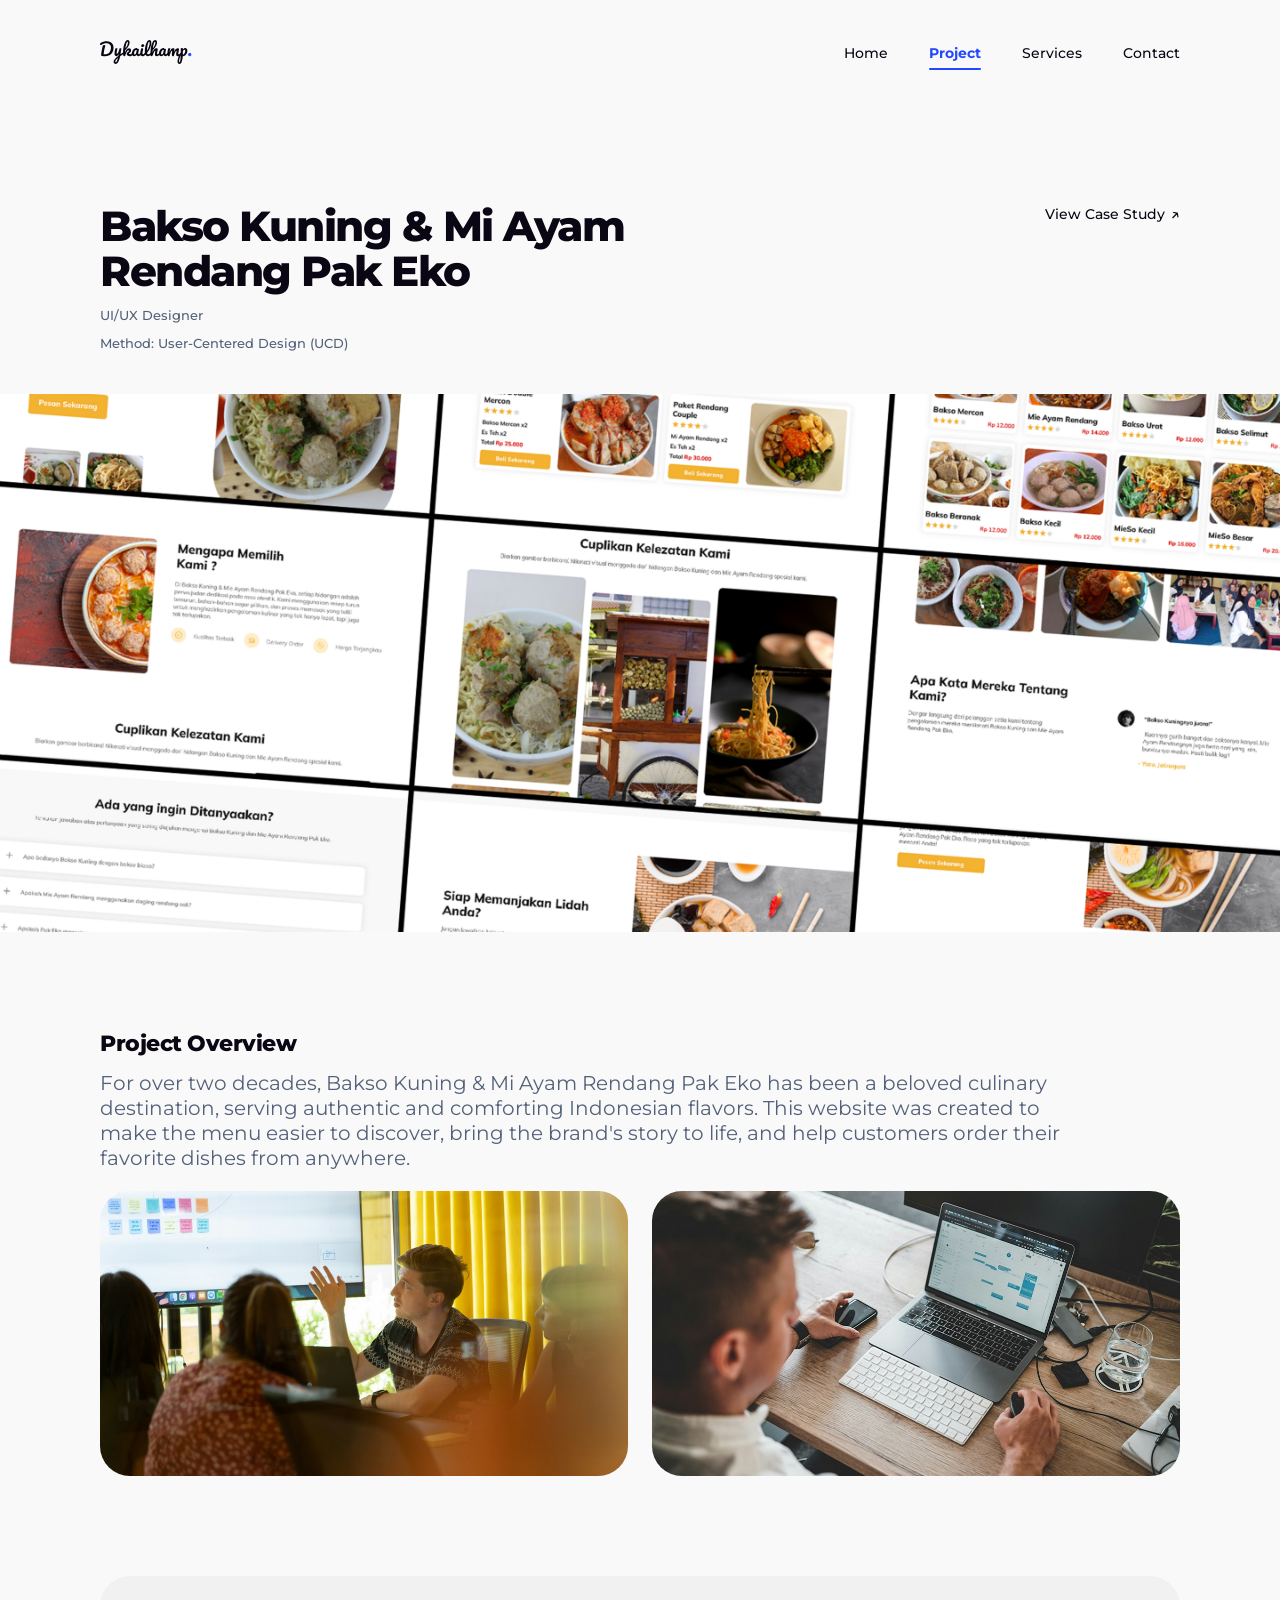
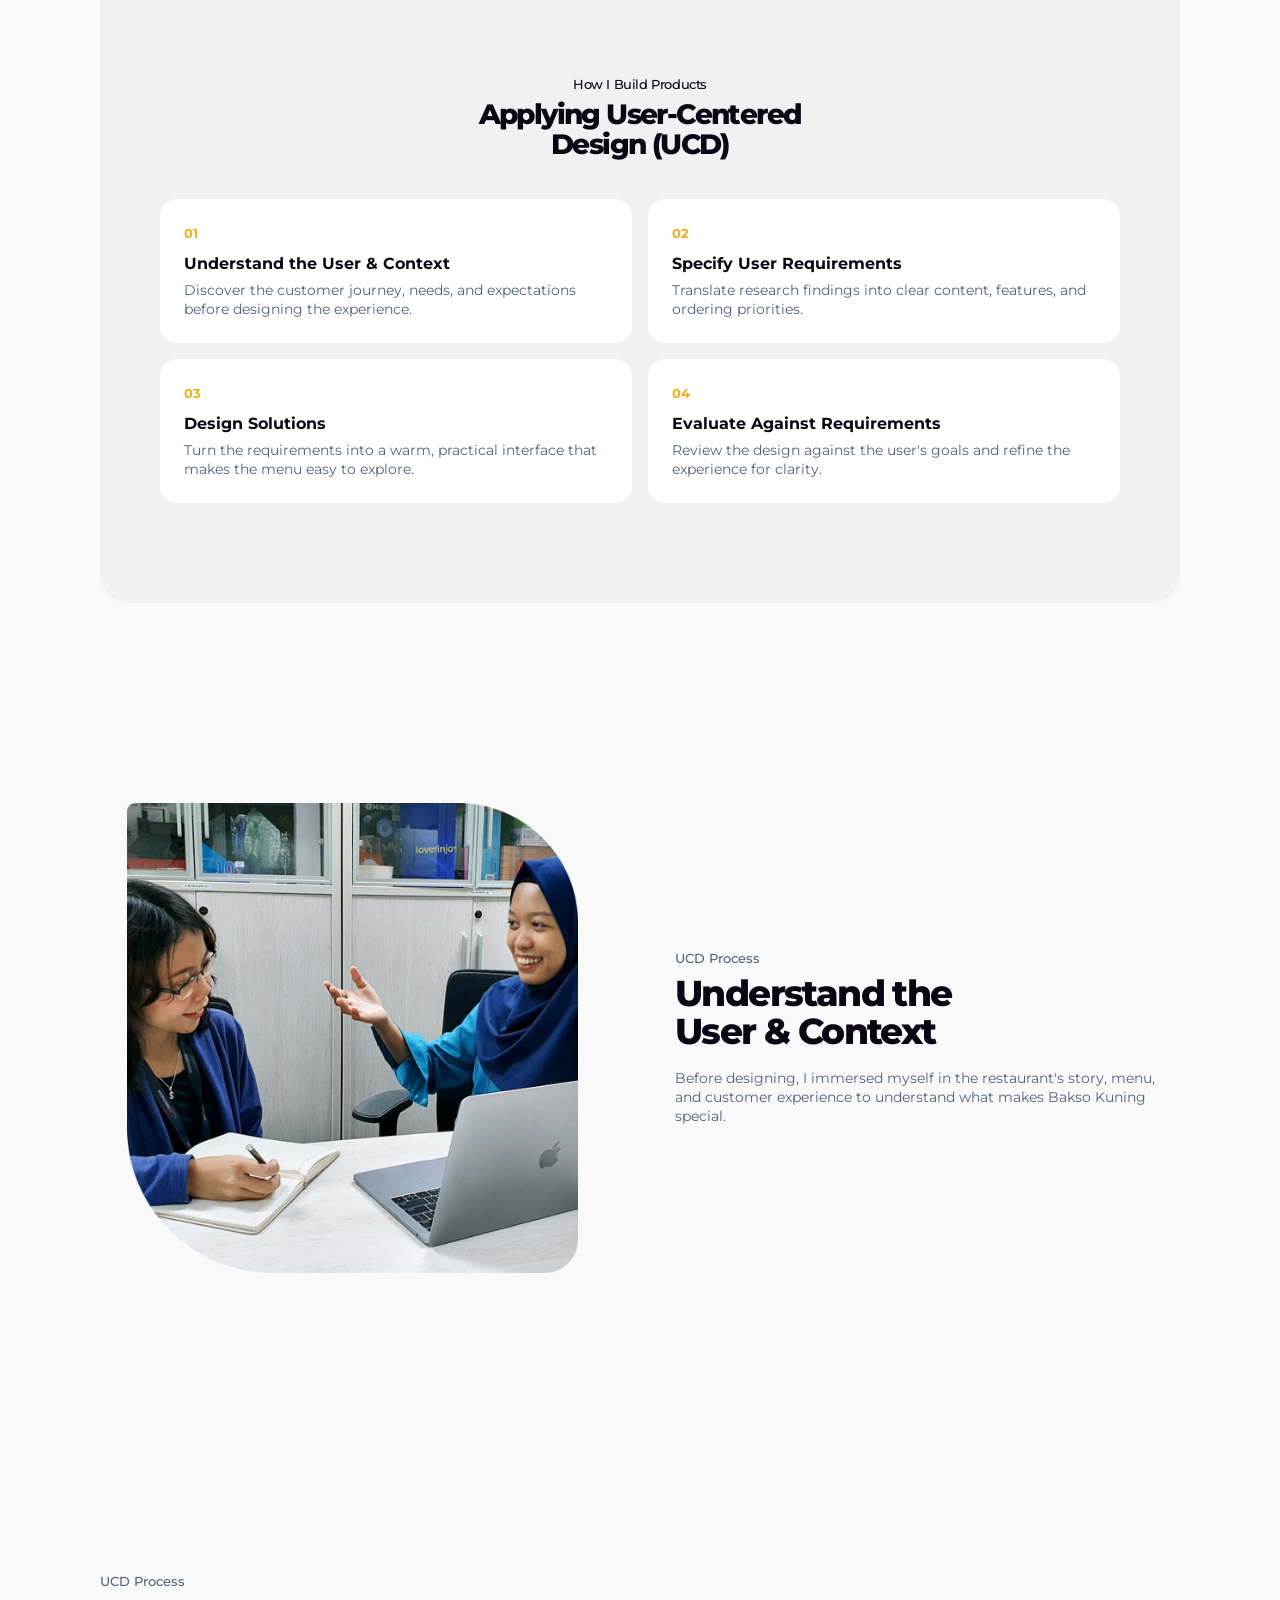
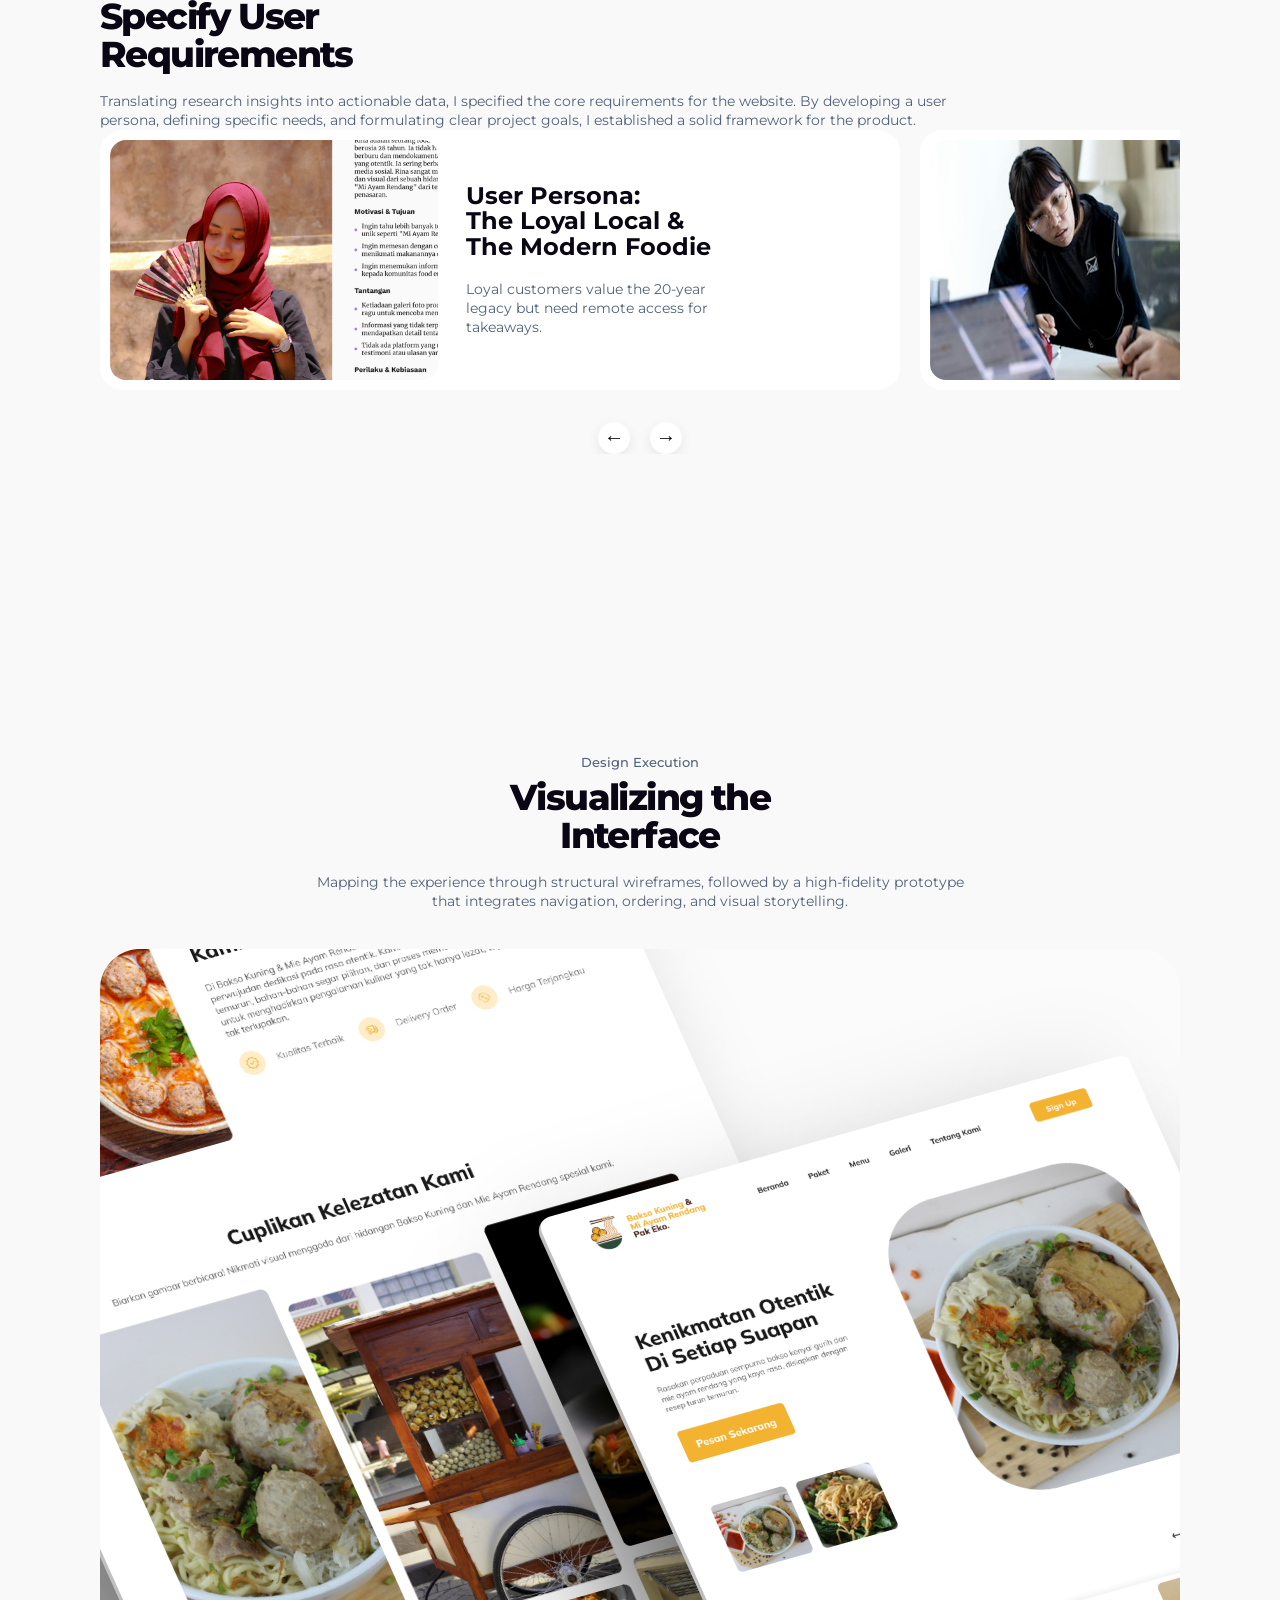
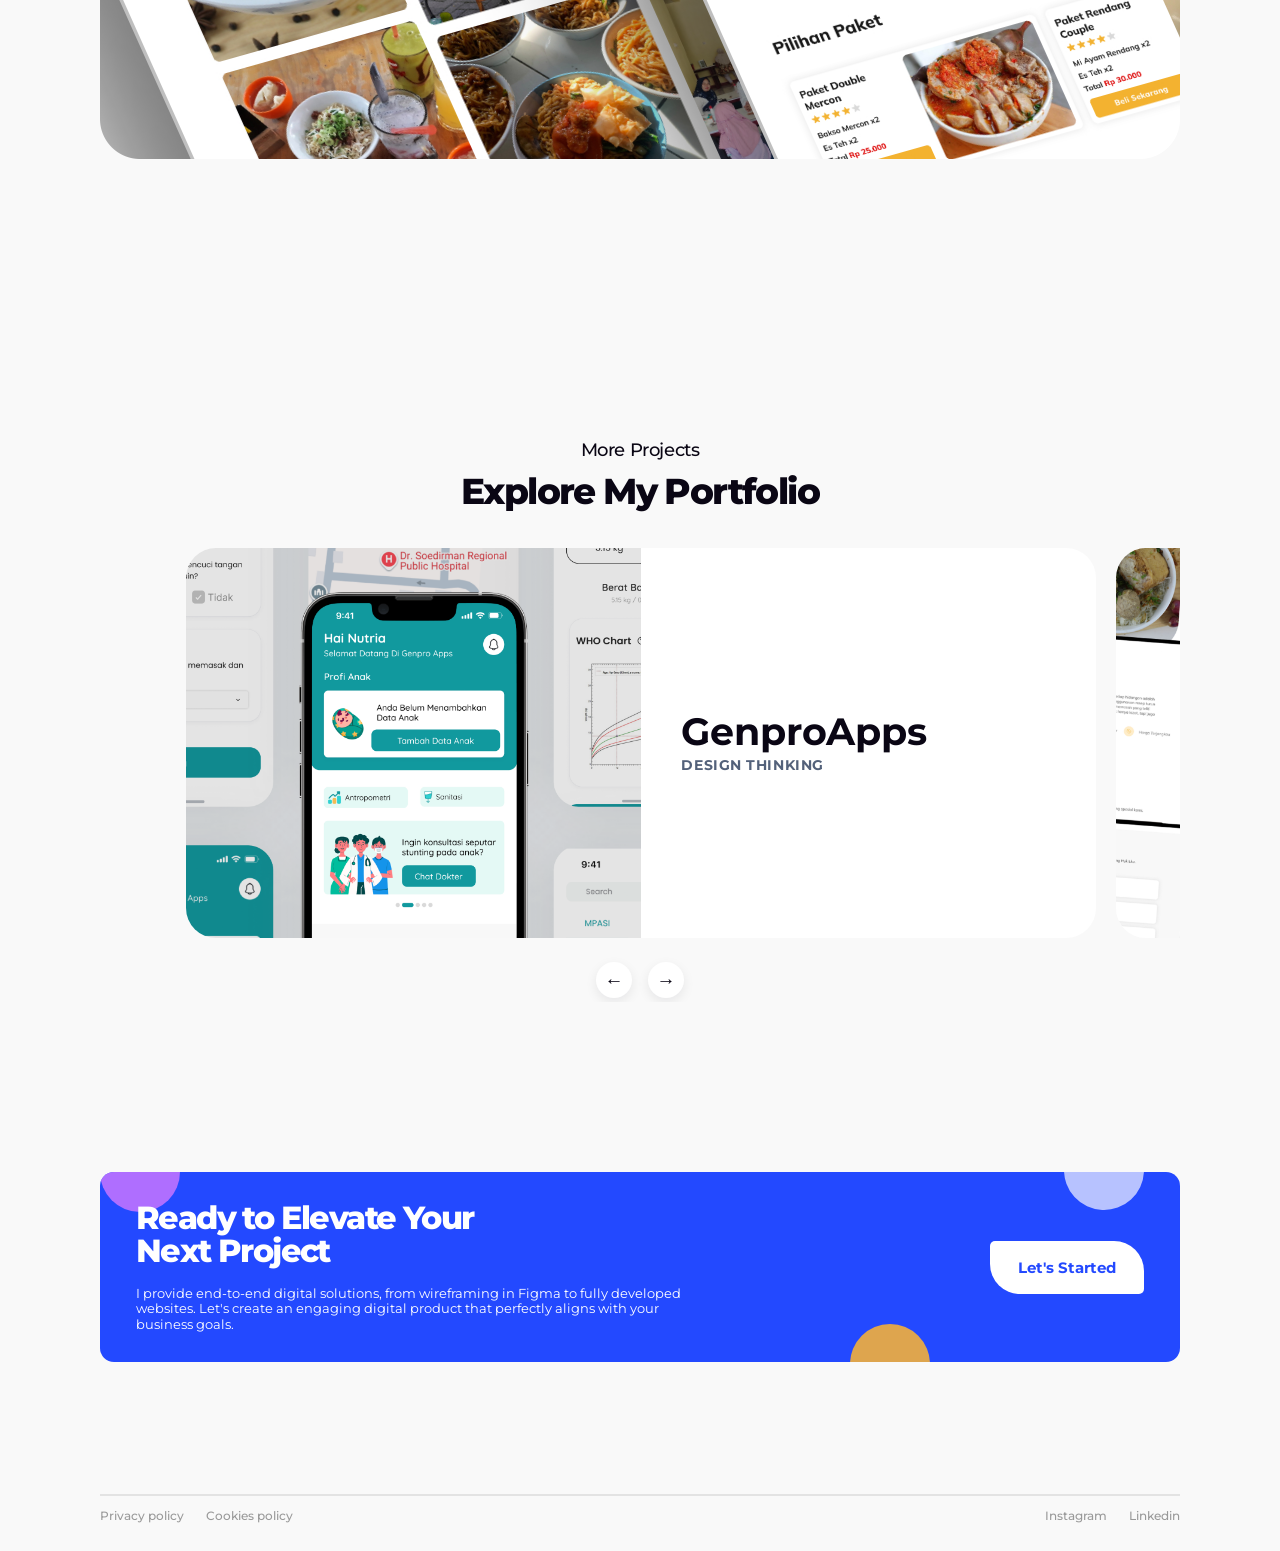
==== bakso.html @ 44be8aca "melanjutkan" ====
<!doctype html>
<html lang="en">
  <head>
    <meta charset="UTF-8" />
    <meta name="viewport" content="width=device-width, initial-scale=1.0" />
    <meta
      name="description"
      content="Bakso Kuning & Mi Ayam Rendang Pak Eko — portfolio case study"
    />
    <title>Bakso Kuning & Mi Ayam Rendang — Dykailhamp.</title>
    <link rel="preconnect" href="https://fonts.googleapis.com" />
    <link rel="preconnect" href="https://fonts.gstatic.com" crossorigin />
    <link
      href="https://fonts.googleapis.com/css2?family=Montserrat:wght@400;500;600;700;800&display=swap"
      rel="stylesheet"
    />
    <link rel="stylesheet" href="css/style.css?v=69a91da" />
  </head>
  <body class="case-study-page bakso-page">
    <header class="site-header">
      <nav class="navbar" aria-label="Main navigation">
        <a href="index.html#home" class="logo-link">
          <img src="Assets/LogoDykailhamp.svg" alt="Dykailhamp." class="logo" />
        </a>
        <button class="nav-toggle" aria-label="Toggle menu" aria-expanded="false">
          <span></span><span></span><span></span>
        </button>
        <ul class="nav-links">
          <li><a href="index.html#home">Home</a></li>
          <li><a class="active" href="index.html#project">Project</a></li>
          <li><a href="index.html#services">Services</a></li>
          <li><a href="index.html#contact">Contact</a></li>
        </ul>
      </nav>
    </header>

    <main>
      <section class="case-study-intro">
        <div>
          <h1>Bakso Kuning &amp; Mi Ayam<br />Rendang Pak Eko</h1>
          <p>UI/UX Designer</p>
          <p class="case-study-method">Method: User-Centered Design (UCD)</p>
        </div>
        <a class="live-preview" href="#overview">View Case Study <span aria-hidden="true">↗</span></a>
      </section>

      <div class="case-study-cover">
        <img src="Assets/coverBakso.jpg" alt="Bakso Kuning and Mi Ayam Rendang Pak Eko website screens" />
      </div>

      <section class="project-overview" id="overview">
        <h2>Project Overview</h2>
        <p>
          For over two decades, Bakso Kuning &amp; Mi Ayam Rendang Pak Eko has been a beloved culinary
          destination, serving authentic and comforting Indonesian flavors. This website was created
          to make the menu easier to discover, bring the brand's story to life, and help customers
          order their favorite dishes from anywhere.
        </p>
        <div class="overview-gallery bakso-overview-gallery">
          <img src="Assets/projectoverview1.jpg" alt="Bakso website context and user research" />
          <img src="Assets/projectoverview2.jpg" alt="Bakso website design solution" />
        </div>
      </section>

      <section class="bakso-process-section" aria-labelledby="bakso-process-title">
        <div class="bakso-process-heading">
          <p class="eyebrow">How I Build Products</p>
          <h2 id="bakso-process-title">Applying User-Centered<br />Design (UCD)</h2>
        </div>
        <div class="bakso-process-list">
          <article>
            <span>01</span>
            <h3>Understand the User &amp; Context</h3>
            <p>Discover the customer journey, needs, and expectations before designing the experience.</p>
          </article>
          <article>
            <span>02</span>
            <h3>Specify User Requirements</h3>
            <p>Translate research findings into clear content, features, and ordering priorities.</p>
          </article>
          <article>
            <span>03</span>
            <h3>Design Solutions</h3>
            <p>Turn the requirements into a warm, practical interface that makes the menu easy to explore.</p>
          </article>
          <article>
            <span>04</span>
            <h3>Evaluate Against Requirements</h3>
            <p>Review the design against the user's goals and refine the experience for clarity.</p>
          </article>
        </div>
      </section>

      <section class="bakso-feature-section bakso-feature-section--context" aria-labelledby="context-title">
        <img src="Assets/contexofuseBakso.png" alt="User context and interview findings for the Bakso website" />
        <div>
          <p class="section-kicker">UCD Process</p>
          <h2 id="context-title">Understand the<br />User &amp; Context</h2>
          <p>Before designing, I immersed myself in the restaurant's story, menu, and customer experience to understand what makes Bakso Kuning special.</p>
        </div>
      </section>

      <section class="bakso-feature-section bakso-feature-section--requirements" aria-labelledby="requirements-title">
        <div class="bakso-requirements-copy">
          <p class="section-kicker">UCD Process</p>
          <h2 id="requirements-title">Specify User<br />Requirements</h2>
        </div>
        <p class="bakso-requirements-intro">
          Translating research insights into actionable data, I specified the core requirements for
          the website. By developing a user persona, defining specific needs, and formulating clear
          project goals, I established a solid framework for the product.
        </p>
        <div class="bakso-requirements-carousel" aria-label="User requirements">
          <div class="bakso-requirements-track">
            <article class="bakso-requirement-card">
              <img src="Assets/userprsona.png" alt="User persona and design research for the Bakso website" />
              <div>
                <h3>User Persona:<br />The Loyal Local &amp;<br />The Modern Foodie</h3>
                <p>Loyal customers value the 20-year legacy but need remote access for takeaways.</p>
              </div>
            </article>
            <article class="bakso-requirement-card">
              <img src="Assets/defineneed.png" alt="Customer needs research for the Bakso website" />
              <div>
                <h3>Define Needs:<br />Clarity &amp;<br />Frictionless Ordering</h3>
                <p>A responsive website featuring a visual digital menu and direct WhatsApp integration for seamless ordering.</p>
              </div>
            </article>
            <article class="bakso-requirement-card">
              <img src="Assets/projectgoals.png" alt="Bakso Kuning website ordering experience" />
              <div>
                <h3>Formulate<br />Project Goals:<br />Digitizing a Legacy</h3>
                <p>Create a digital storefront bridging traditional culinary charm with modern convenience through direct WhatsApp ordering.</p>
              </div>
            </article>
          </div>
          <div class="bakso-carousel-controls">
            <button class="bakso-carousel-button" type="button" data-carousel-direction="-1" aria-label="Previous requirement">←</button>
            <button class="bakso-carousel-button" type="button" data-carousel-direction="1" aria-label="Next requirement">→</button>
          </div>
        </div>
      </section>

      <section class="bakso-visual-section" aria-labelledby="visual-title">
        <p class="section-kicker">Design Execution</p>
        <h2 id="visual-title">Visualizing the<br />Interface</h2>
        <p>Mapping the experience through structural wireframes, followed by a high-fidelity prototype that integrates navigation, ordering, and visual storytelling.</p>
        <img src="Assets/visualdesignBakso.png" alt="High-fidelity Bakso Kuning website interface design" />
      </section>

      <section class="portfolio-carousel-section" aria-labelledby="portfolio-carousel-title">
        <p class="eyebrow">More Projects</p>
        <h2 id="portfolio-carousel-title">Explore My Portfolio</h2>
        <div class="portfolio-carousel">
          <div class="portfolio-carousel-track">
            <a class="portfolio-carousel-card" href="genpro.html">
              <img src="Assets/coverGenpro.png" alt="GenproApps case study" />
              <span><strong>GenproApps</strong><small>Design Thinking</small></span>
            </a>
            <a class="portfolio-carousel-card" href="bakso.html">
              <img src="Assets/coverBakso.jpg" alt="Bakso Kuning case study" />
              <span><strong>Bakso Kuning</strong><small>User-Centered Design</small></span>
            </a>
            <a class="portfolio-carousel-card" href="portofolio.html">
              <img src="Assets/coverPortoDewi.jpg" alt="Personal portfolio case study" />
              <span><strong>Personal Portfolio</strong><small>User-Centered Design</small></span>
            </a>
          </div>
          <div class="portfolio-carousel-controls" aria-label="Portfolio carousel controls">
            <button type="button" data-portfolio-direction="-1" aria-label="Previous project">←</button>
            <button type="button" data-portfolio-direction="1" aria-label="Next project">→</button>
          </div>
        </div>
      </section>

      <section class="cta-section" id="contact" aria-label="Contact">
        <div class="cta-shape cta-shape--left"></div>
        <div class="cta-shape cta-shape--right"></div>
        <div class="cta-shape cta-shape--bottom"></div>
        <div class="cta-copy">
          <h2>Ready to Elevate Your<br />Next Project</h2>
          <p>I provide end-to-end digital solutions, from wireframing in Figma to fully developed websites. Let's create an engaging digital product that perfectly aligns with your business goals.</p>
        </div>
        <a class="cta-button" href="mailto:dykailhamp@gmail.com">Let's Started</a>
      </section>
    </main>

    <footer class="site-footer">
      <div class="footer-links footer-links--left">
        <a href="#privacy">Privacy policy</a>
        <a href="#cookies">Cookies policy</a>
      </div>
      <div class="footer-links footer-links--right">
        <a href="https://www.instagram.com/dykailhamp.portofolio" target="_blank" rel="noreferrer">Instagram</a>
        <a href="http://www.linkedin.com/in/dyka-ilham-pangestu-525b0b343" target="_blank" rel="noreferrer">Linkedin</a>
      </div>
    </footer>

    <script>
      const portfolioCarousel = document.querySelector(".portfolio-carousel");
      const portfolioTrack = portfolioCarousel.querySelector(".portfolio-carousel-track");
      let portfolioAnimating = false;
      let portfolioManualRequest = false;
      portfolioCarousel.addEventListener("wheel", (event) => {
        event.preventDefault();
      }, { passive: false });
      const advancePortfolio = () => {
        if (portfolioAnimating) return;
        portfolioAnimating = true;
        portfolioManualRequest = true;
        const cardWidth = portfolioTrack.firstElementChild.getBoundingClientRect().width;
        const gap = parseFloat(getComputedStyle(portfolioTrack).gap);
        portfolioTrack.style.transform = `translateX(-${cardWidth + gap}px)`;
      };
      portfolioTrack.addEventListener("transitionend", (event) => {
        if (event.propertyName !== "transform" || !portfolioManualRequest) return;
        portfolioTrack.style.transition = "none";
        portfolioTrack.append(portfolioTrack.firstElementChild);
        portfolioTrack.style.transform = "translateX(0)";
        portfolioTrack.offsetHeight;
        requestAnimationFrame(() => {
          portfolioTrack.style.transition = "";
          portfolioAnimating = false;
          portfolioManualRequest = false;
        });
      });
      portfolioCarousel.querySelectorAll("[data-portfolio-direction]").forEach((button) => {
        button.addEventListener("click", () => {
          if (portfolioAnimating) return;
          if (Number(button.dataset.portfolioDirection) > 0) {
            advancePortfolio();
            return;
          }
          portfolioTrack.insertBefore(portfolioTrack.lastElementChild, portfolioTrack.firstElementChild);
          portfolioManualRequest = false;
          portfolioTrack.style.transition = "none";
          portfolioTrack.style.transform = "translateX(0)";
          requestAnimationFrame(() => { portfolioTrack.style.transition = ""; });
        });
      });

      const toggle = document.querySelector(".nav-toggle");
      const links = document.querySelector(".nav-links");
      toggle.addEventListener("click", () => {
        const isOpen = links.classList.toggle("is-open");
        toggle.setAttribute("aria-expanded", isOpen);
      });

      const carousel = document.querySelector(".bakso-requirements-carousel");
      const cards = [...carousel.querySelectorAll(".bakso-requirement-card")];
      const track = carousel.querySelector(".bakso-requirements-track");
      let carouselIndex = 0;

      carousel.querySelectorAll("[data-carousel-direction]").forEach((button) => {
        button.addEventListener("click", () => {
          carouselIndex = (carouselIndex + Number(button.dataset.carouselDirection) + cards.length) % cards.length;
          track.style.transform = `translateX(-${carouselIndex * 33.3333}%)`;
        });
      });
    </script>
  </body>
</html>
---- css/style.css ----
@import url("https://fonts.googleapis.com/css2?family=Montserrat:wght@400;500;600;700;800&display=swap");

:root {
  --blue: #2349ff;
  --ink: #0a0614;
  --muted: #53617a;
  --background: #f9f9f9;
}

* {
  box-sizing: border-box;
}

html {
  scroll-behavior: smooth;
}

body {
  margin: 0;
  background: var(--background);
  color: var(--ink);
  font-family: "Montserrat", sans-serif;
  -webkit-font-smoothing: antialiased;
}

.site-header {
  position: sticky;
  top: 0;
  z-index: 5;
  background: var(--background);
}

.navbar {
  width: 1080px;
  height: 104px;
  margin: 0 auto;
  display: flex;
  align-items: center;
  justify-content: space-between;
}

.logo {
  display: block;
  width: 92px;
  height: auto;
}

.nav-links {
  display: flex;
  align-items: center;
  gap: 41px;
  margin: 0;
  padding: 0;
  list-style: none;
}

.nav-links a {
  position: relative;
  color: var(--ink);
  font-size: 14px;
  font-weight: 500;
  text-decoration: none;
  transition: color 0.2s ease;
}

.nav-links a:hover,
.nav-links a.active {
  color: var(--blue);
  font-weight: 700;
}

.nav-links a.active::after {
  position: absolute;
  right: 0;
  bottom: -8px;
  left: 0;
  height: 2px;
  border-radius: 2px;
  background: var(--blue);
  content: "";
}

.nav-toggle {
  display: none;
  border: 0;
  background: transparent;
  cursor: pointer;
}

.hero {
  width: 1079.88px;
  min-height: 504px;
  margin: 0 auto;
  display: grid;
  grid-template-columns: 50% 50%;
  align-items: center;
}

.hero-copy {
  position: relative;
  z-index: 1;
  padding-top: 4px;
}

.eyebrow {
  margin: 0 0 12px;
  font-size: 18px;
  font-weight: 500;
  letter-spacing: -0.4px;
}

h1 {
  margin: 0;
  font-size: clamp(44px, 5vw, 58px);
  font-weight: 800;
  line-height: 1.09;
  letter-spacing: -2.3px;
}

.hero-description {
  max-width: 395px;
  margin: 13px 0 20px;
  color: var(--muted);
  font-size: 16px;
  font-weight: 500;
  line-height: 1.3;
  letter-spacing: -0.2px;
}

.primary-button {
  display: inline-flex;
  min-height: 49px;
  align-items: center;
  padding: 0 16px;
  border-radius: 9px;
  background: var(--blue);
  color: #fff;
  font-size: 16px;
  font-weight: 700;
  text-decoration: none;
  box-shadow: 0 8px 18px rgba(35, 73, 255, 0.14);
  transition:
    transform 0.2s ease,
    box-shadow 0.2s ease;
}

.primary-button:hover {
  transform: translateY(-2px);
  box-shadow: 0 11px 22px rgba(35, 73, 255, 0.23);
}

.hero-art {
  display: flex;
  justify-content: flex-end;
  align-items: center;
}

.hero-art img {
  display: block;
  width: min(100%, 470px);
  margin-right: -8px;
  mix-blend-mode: multiply;
}

.stats {
  width: min(100% - 80px, 934px);
  min-height: 103px;
  margin: 0 auto;
  display: grid;
  grid-template-columns: repeat(4, 1fr);
  align-items: center;
  text-align: center;
}

.hero-stats {
  width: min(100% - 80px, 1080px);
  column-gap: 152px;
}

.stat {
  display: flex;
  flex-direction: column;
  gap: 8px;
}

.stat strong {
  font-size: 21px;
  font-weight: 700;
  letter-spacing: -0.6px;
}

.stat span {
  color: var(--muted);
  font-size: 14px;
  font-weight: 500;
}

.reason-section {
  width: 1280px;
  min-height: 650px;
  margin: 0 auto;
  margin-top: 100px;
  margin-bottom: 100px;
  display: grid;
  grid-template-columns: 52% 48%;
  align-items: center;
  gap: 30px;
  margin-left: 155px;
  margin-right: 155px;
}

.reason-gallery img {
  display: block;
  width: 100%;
  max-width: 525px;
  margin: 0 auto;
}

.reason-copy {
  padding: 7px 0 0;
}

.reason-copy .eyebrow {
  margin-bottom: 12px;
  font-size: 17px;
}

h2 {
  margin: 0;
  font-size: clamp(34px, 3.6vw, 42px);
  font-weight: 800;
  line-height: 1.06;
  letter-spacing: -1.6px;
}

.benefit-list {
  display: flex;
  margin: 49px 0 39px;
  padding: 0;
  flex-direction: column;
  gap: 20px;
  list-style: none;
  width: 476px;
}

.benefit-list li {
  display: grid;
  grid-template-columns: 27px 1fr;
  align-items: start;
  gap: 13px;
  color: var(--muted);
  font-size: 14px;
  font-weight: 500;
  line-height: 1.25;
  flex-wrap: wrap;
}

.check-icon {
  display: inline-flex;
  width: 26px;
  height: 26px;
  align-items: center;
  justify-content: center;
  border-radius: 50%;
  background: var(--blue);
  color: #fff;
  font-size: 17px;
  font-weight: 800;
  line-height: 1;
}

.my-journey-section {
  width: 100%;
  max-width: 1080px;
  min-height: 446px;
  margin: 0 auto;
  padding: 60px;
  background: #f1f1f1;
  border-radius: 40px;
  display: flex;
  flex-direction: column;
  align-items: center;
  justify-content: center;
  margin-right: 200px;
}

.my-journey-copy {
  width: 100%;
  text-align: center;
}

.my-journey-copy .eyebrow {
  margin-bottom: 14px;
}

.my-journey-copy h2 {
  font-size: clamp(34px, 3.6vw, 40px);
}

.journey-stats {
  width: 100%;
  width: 960px;
  min-height: 94px;
  margin: 40px auto 29px;
}

.journey-stats .stat {
  position: relative;
  gap: 8px;
}

.journey-stats .stat:not(:last-child)::after {
  position: absolute;
  top: 50%;
  right: 0;
  width: 2px;
  height: 61px;
  border-radius: 2px;
  background: #d5d5d5;
  content: "";
  transform: translateY(-50%);
}

.journey-stats .stat strong {
  color: #444;
  font-size: 22px;
}

.journey-stats .stat span {
  color: #a2a2a2;
  font-size: 19px;
}

.tools {
  display: flex;
  align-items: center;
  justify-content: center;
  gap: 28px;
}

.tool {
  display: flex;
  width: 64px;
  height: 64px;
  align-items: center;
  justify-content: center;
  border-radius: 50%;
  background: #fff;
}

.tool img {
  display: block;
  width: 64px;
  height: 64px;
  object-fit: contain;
}

.showcase-section {
  width: min(100% - 80px, 1080px);
  margin: 130px auto 0;
}

.showcase-heading {
  display: flex;
  align-items: flex-end;
  justify-content: space-between;
  margin-bottom: 43px;
}

.showcase-heading .eyebrow {
  margin-bottom: 12px;
}

.showcase-heading h2 {
  font-size: clamp(34px, 3.6vw, 42px);
}

.showcase-link {
  padding-bottom: 7px;
  color: var(--ink);
  font-size: 15px;
  font-weight: 500;
  text-decoration: none;
}

.showcase-link span {
  display: inline-block;
  margin-left: 4px;
  font-size: 20px;
  line-height: 0;
}

.showcase-project {
  min-height: 364px;
  display: grid;
  grid-template-columns: 1fr 1fr;
  overflow: hidden;
  border-radius: 30px;
  background: #f1f1f1;
  margin-bottom: 40px;
}

.showcase-project-link {
  color: inherit;
  text-decoration: none;
  transition:
    transform 0.2s ease,
    box-shadow 0.2s ease;
}

.showcase-project-link:hover {
  transform: translateY(-4px);
  box-shadow: 0 14px 28px rgba(10, 6, 20, 0.1);
}

.showcase-visual {
  min-height: 364px;
  overflow: hidden;
  background: #dfe2e4;
}

.showcase-visual img {
  display: block;
  width: 100%;
  height: 100%;
  object-fit: cover;
  object-position: center;
}

.showcase-copy {
  display: flex;
  padding: 32px 38px;
  flex-direction: column;
  justify-content: center;
  background: #fff;
}

.showcase-copy h3 {
  margin: 0;
  font-size: clamp(28px, 3.1vw, 36px);
  font-weight: 800;
  line-height: 1.04;
  letter-spacing: -1.4px;
}

.showcase-role {
  margin: 14px 0 24px;
  color: var(--muted);
  font-size: 16px;
  font-weight: 500;
}

.showcase-copy > p:last-child {
  max-width: 390px;
  margin: 0;
  color: var(--ink);
  font-size: 15px;
  font-weight: 500;
  line-height: 1.35;
}

.services-section,
.faq-section,
.cta-section {
  width: min(100% - 80px, 1080px);
  margin-right: auto;
  margin-left: auto;
}

.services-section {
  margin-top: 124px;
  text-align: center;
  padding-top: 100px;
}

.section-kicker {
  margin: 0 0 5px;
  font-size: 20px;
  font-weight: 500;
}

.services-section h2 {
  font-size: clamp(30px, 3.2vw, 38px);
  line-height: 1.05;
  padding-bottom: 20px;
}

.service-list {
  display: flex;
  max-width: 750px;
  margin: 34px auto 0;
  align-items: center;
  justify-content: center;
  gap: 18px;
  flex-wrap: wrap;
}

.service-pill {
  display: flex;
  width: 168px;
  min-height: 75px;
  align-items: center;
  padding: 12px 18px;
  gap: 11px;
  border-radius: 17px;
  background: #fff;
  font-size: 16px;
  font-weight: 600;
  line-height: 1.08;
  text-align: left;
}

.service-icon {
  display: inline-flex;
  flex: 0 0 36px;
  width: 36px;
  height: 36px;
  border-radius: 50%;
}

.faq-section {
  margin-top: 124px;
  display: grid;
  grid-template-columns: 290px minmax(0, 1fr);
  gap: 70px;
  padding-bottom: 100px;
}

.faq-title {
  padding-top: 4px;
}

.faq-title h2 {
  font-size: clamp(30px, 3.2vw, 38px);
  line-height: 1.05;
}

.faq-list {
  display: flex;
  max-width: 620px;
  flex-direction: column;
  gap: 14px;
}

.faq-list details {
  border-radius: 14px;
  background: #fff;
  overflow: hidden;
}

.faq-list summary {
  display: flex;
  min-height: 62px;
  align-items: center;
  justify-content: space-between;
  padding: 14px 18px;
  cursor: pointer;
  font-size: 16px;
  font-weight: 600;
  line-height: 1.1;
  list-style: none;
}

.faq-list summary::-webkit-details-marker {
  display: none;
}

.faq-list summary::after {
  content: "↓";
  margin-left: 14px;
  font-size: 18px;
  font-weight: 400;
}

.faq-list details[open] summary::after {
  content: "↑";
}

.faq-list details p {
  max-width: 560px;
  margin: 0;
  padding: 0 18px 23px;
  color: var(--muted);
  font-size: 14px;
  line-height: 1.22;
}

.cta-section {
  position: relative;
  min-height: 190px;
  margin-top: 68px;
  margin-bottom: 132px;
  display: flex;
  align-items: center;
  justify-content: space-between;
  overflow: hidden;
  padding: 30px 36px;
  border-radius: 14px;
  background: var(--blue);
  color: #fff;
}

.cta-copy {
  position: relative;
  z-index: 1;
}

.cta-copy h2 {
  font-size: clamp(25px, 3vw, 32px);
  line-height: 1.02;
}

.cta-copy p {
  max-width: 570px;
  margin: 18px 0 0;
  font-size: 13px;
  line-height: 1.2;
}

.cta-button {
  position: relative;
  z-index: 1;
  padding: 17px 28px;
  border-radius: 10px;
  background: #fff;
  color: var(--blue);
  font-size: 15px;
  font-weight: 700;
  text-decoration: none;
  white-space: nowrap;
  border-radius: 5px 30px 5px 30px;
}

.cta-shape {
  position: absolute;
  width: 80px;
  height: 80px;
  border-radius: 50%;
  opacity: 0.85;
}

.cta-shape--left {
  top: -40px;
  left: 0;
  background: #c875ff;
}

.cta-shape--right {
  top: -42px;
  right: 36px;
  background: #d2d7ff;
  transform: rotate(25deg);
}

.cta-shape--bottom {
  right: 250px;
  bottom: -42px;
  background: #ffb52f;
}

.site-footer {
  width: min(100% - 80px, 1080px);
  margin: 0 auto;
  padding: 12px 0 28px;
  border-top: 2px solid #e3e3e3;
  display: flex;
  justify-content: space-between;
  gap: 20px;
}

.footer-links {
  display: flex;
  gap: 22px;
}

.footer-links a {
  color: #999;
  font-size: 12px;
  font-weight: 500;
  text-decoration: none;
}

.footer-links a:hover {
  color: var(--ink);
}

.case-study-page {
  background: #f9f9f9;
  overflow-x: hidden;
}

.case-study-intro {
  width: min(100% - 72px, 1080px);
  min-height: 150px;
  margin: 0 auto;
  margin-top: 100px;
  margin-bottom: 40px;
  display: flex;
  align-items: flex-start;
  justify-content: space-between;
}

.case-study-intro h1 {
  font-size: clamp(30px, 4vw, 42px);
  line-height: 1.08;
  letter-spacing: -1.5px;
}

.case-study-intro p {
  margin: 12px 0 0;
  color: var(--muted);
  font-size: 13px;
  font-weight: 500;
}

.live-preview {
  align-self: flex-start;
  color: var(--ink);
  font-size: 14px;
  font-weight: 500;
  text-decoration: none;
  white-space: nowrap;
  display: flex;
  align-items: center;
}

.live-preview span {
  margin-left: 5px;
  font-size: 17px;
}

.case-study-cover {
  width: 100%;
  height: min(36vw, 520px);
  min-height: 290px;
  overflow: hidden;
  background: #dfe2e4;
}

.case-study-cover img {
  display: block;
  width: 100%;
  height: 100%;
  object-fit: cover;
  object-position: center;
}

.project-overview {
  width: min(100% - 72px, 1080px);
  margin: 0 auto;
  padding: 58px 0 70px;
}

.project-overview h2 {
  margin-bottom: 16px;
  font-size: 22px;
  letter-spacing: -0.5px;
}

.project-overview > p {
  max-width: 988px;
  margin: 0;
  color: var(--muted);
  font-size: 20px;
  font-weight: 400;
  line-height: 1.25;
}

.overview-gallery {
  display: grid;
  grid-template-columns: repeat(2, 1fr);
  gap: 24px;
  margin-top: 20px;
}

.overview-gallery img {
  display: block;
  width: 100%;
  height: 285px;
  border-radius: 30px;
  object-fit: cover;
}

.research-section {
  width: 1080px;
  min-height: 524px;
  margin: 0 auto;
  padding-bottom: 0;
  padding-top: 100px;
}

.teamwork-credit {
  width: 100%;
  max-width: none;
  margin: 0 auto 8px;
  padding: 10px 22px;
  border-radius: 22px;
  background: #f1f1f1;
  text-align: center;
  padding-top: 60px;
}

.research-label {
  margin: 0 0 4px;
  font-size: 11px;
  font-weight: 600;
}

.teamwork-credit h2,
.research-intro h2,
.frustration-copy h2 {
  font-size: 28px;
  line-height: 1.05;
  letter-spacing: -0.5px;
}

.research-intro h2 {
  font-size: 28px;
  padding-top: 100px;
}

.frustration-copy h2 {
  font-size: 24px;
}

.team-list {
  display: grid;
  grid-template-columns: repeat(2, 1fr);
  gap: 24px;
  padding-top: 50px;
  margin-right: 60px;
  margin-left: 60px;
  padding-bottom: 60px;
}

.team-member {
  display: flex;
  min-width: 0;
  align-items: center;
  gap: 24px;
  padding: 24px;
  border-radius: 24px;
  background: #fff;
  text-align: left;
}

.avatar {
  display: inline-flex;
  width: 27px;
  height: 27px;
  flex: 0 0 27px;
  align-items: center;
  justify-content: center;
  border-radius: 50%;
  color: #fff;
  font-size: 7px;
  font-weight: 800;
  object-fit: cover;
}

.team-member .avatar {
  width: 62px;
  height: 62px;
  flex-basis: 62px;
}

.avatar--blue {
  background: #ff6868;
}
.avatar--teal {
  background: #54c7d7;
}
.avatar--yellow {
  background: #e7e934;
  color: #5a4b00;
}
.avatar--pink {
  background: #fa7eb4;
}
.avatar--purple {
  background: #7e43e8;
}

.team-member > span:last-child {
  min-width: 0;
  overflow: hidden;
}

.team-member strong,
.team-member small {
  display: block;
}

.team-member strong {
  overflow: hidden;
  text-overflow: ellipsis;
  white-space: nowrap;
}

.team-member strong {
  font-size: 20px;
}

.team-member small {
  margin-top: 2px;
  color: var(--muted);
  white-space: nowrap;
}

.team-member small {
  font-size: 12px;
}

.research-intro {
  width: 980px;
  max-width: 100%;
  margin: 0 auto 27px;
}

.research-intro p {
  max-width: 760px;
  margin: 18px 0 0;
  color: var(--muted);
  font-size: 16px;
  font-weight: 500;
  line-height: 1.2;
}

.frustrations {
  width: 980px;
  max-width: 100%;
  height: 300px;
  margin: 0 auto;
  display: grid;
  grid-template-columns: 330px 1fr;
  align-items: center;
  gap: 14px;
}

.research-diagram {
  width: 300px;
  height: 300px;
  margin: 0 auto;
}

.frustration-list {
  display: flex;
  margin: 18px 0 0;
  padding: 0;
  flex-direction: column;
  gap: 10px;
  list-style: none;
}

.frustration-list li {
  display: grid;
  grid-template-columns: 24px minmax(0, 1fr);
  gap: 12px;
  align-items: start;
  color: var(--ink);
  font-size: 13px;
  line-height: 1.18;
}

.frustration-list li span {
  display: block;
}

.frustration-list strong {
  display: block;
  margin-bottom: 2px;
  color: var(--blue);
  font-size: 18px;
  line-height: 1;
}

.frustration-list b {
  font-weight: 700;
}

.legend {
  width: 24px;
  height: 24px;
  border-radius: 7px;
}

.legend--blue {
  background: var(--blue);
}
.legend--purple {
  background: #9256e9;
}
.legend--orange {
  background: #ff711c;
}

.pain-points-section {
  width: 1080px;
  max-width: calc(100% - 72px);
  margin: 42px auto 100px;
  padding-top: 100px;
  padding-bottom: 100px;
}

.pain-points-section h2 {
  margin-bottom: 22px;
  font-size: 24px;
}

.pain-points-carousel {
  position: relative;
}

.pain-points-slider {
  display: flex;
  gap: 22px;
  overflow-x: auto;
  padding: 0;
  scroll-snap-type: x mandatory;
  scroll-behavior: smooth;
  scrollbar-width: none;
  -webkit-overflow-scrolling: touch;
  cursor: grab;
}

.pain-points-slider::-webkit-scrollbar {
  display: none;
}

.pain-points-slider:active {
  cursor: grabbing;
}

.pain-points-controls {
  position: static;
  display: flex;
  align-items: center;
  justify-content: center;
  gap: 20px;
  margin-top: 32px;
  pointer-events: none;
}

.pain-points-controls button,
.bakso-carousel-button {
  width: 32px;
  height: 32px;
  border: 0;
  border-radius: 50%;
  background: #fff;
  color: var(--ink);
  font-size: 20px;
  cursor: pointer;
  box-shadow: 0 4px 12px rgba(10, 6, 20, 0.08);
  pointer-events: auto;
}

.pain-points-controls button:hover,
.bakso-carousel-button:hover {
  background: var(--blue);
  color: #fff;
}

.pain-point-card {
  width: calc((100% - 44px) / 3);
  min-width: calc((100% - 44px) / 3);
  height: 210px;
  padding: 24px 24px 18px;
  display: flex;
  flex-direction: column;
  justify-content: flex-start;
  gap: 14px;
  border-radius: 20px;
  background: #fff;
  scroll-snap-align: start;
}

.pain-point-card p {
  margin: 0;
  font-size: 16px;
  font-weight: 500;
  line-height: 1.2;
}

.pain-point-person {
  display: flex;
  align-items: center;
  gap: 14px;
}

.pain-point-person img {
  width: 48px;
  height: 48px;
  flex: 0 0 48px;
  object-fit: cover;
}

.pain-point-person strong,
.pain-point-person small {
  display: block;
}

.pain-point-person strong {
  font-size: 16px;
}

.pain-point-person small {
  margin-top: 3px;
  color: var(--muted);
  font-size: 9px;
}

.flowcore-section {
  position: relative;
  width: 1080px;
  max-width: calc(100% - 72px);
  margin: 0 auto 100px;
  padding: 32px 40px 48px;
  border-top: 1px solid #f1f1f1;
  background: #fff;
  isolation: isolate;
}

.flowcore-section::before {
  position: absolute;
  z-index: -1;
  top: 0;
  bottom: 0;
  left: 50%;
  width: 100vw;
  background: #fff;
  content: "";
  transform: translateX(-50%);
}

.flowcore-copy {
  max-width: 650px;
  padding-top: 50px;
  padding-bottom: 50px;
}

.flowcore-copy h2 {
  margin: 0 0 14px;
  font-size: 24px;
  line-height: 1.1;
}

.flowcore-copy p {
  margin: 0;
  color: var(--muted);
  font-size: 16px;
  line-height: 1.25;
}

.flowcore-diagram {
  display: block;
  width: 100%;
  height: auto;
  margin-top: 34px;
  object-fit: contain;
  padding-bottom: 50px;
}

.usability-section {
  width: 1080px;
  max-width: calc(100% - 72px);
  margin: 0 auto 100px;
  padding: 82px 0 86px;
  background: #fafafa;
}

.usability-copy {
  max-width: 930px;
  margin: 0 auto;
  text-align: center;
}

.usability-label {
  margin: 0 0 12px;
  font-size: 16px;
}

.usability-copy h2 {
  margin: 0;
  font-size: 28px;
  line-height: 1.05;
}

.usability-copy > p:last-child {
  margin: 32px auto 0;
  font-size: 16px;
  line-height: 1.35;
}

.usability-stats {
  display: grid;
  grid-template-columns: repeat(4, minmax(0, 1fr));
  gap: 20px;
  margin-top: 40px;
}

.usability-stat {
  display: flex;
  align-items: center;
  gap: 14px;
  min-height: 84px;
  min-width: 0;
  padding: 10px 16px;
  border-radius: 20px;
  background: #fff;
}

.usability-stat img {
  width: 64px;
  height: 64px;
  flex: 0 0 64px;
}

.usability-stat div {
  display: flex;
  flex-direction: column;
  min-width: 0;
}

.usability-stat span {
  font-size: 14px;
}

.usability-stat strong {
  margin-top: 4px;
  font-size: 22px;
  line-height: 1;
}

.usability-stat small {
  margin-top: 4px;
  color: #43506b;
  font-size: 13px;
}

.scenario-section {
  width: 1080px;
  max-width: calc(100% - 72px);
  margin: 0 auto 100px;
}

.scenario-intro,
.task-matrix {
  display: grid;
  grid-template-columns: 1fr 1fr;
  align-items: center;
  gap: 48px;
}

.scenario-intro {
  grid-template-columns: 440px 1fr;
  gap: 76px;
}

.scenario-intro img {
  width: 100%;
  height: auto;
  border-radius: 0 70px 0 0;
  object-fit: contain;
}

.scenario-label,
.matrix-copy > p {
  margin: 0 0 12px;
  font-size: 14px;
}

.scenario-intro h2,
.matrix-copy h2 {
  margin: 0;
  font-size: 40px;
  line-height: 1.08;
}

.scenario-intro ul {
  display: grid;
  gap: 14px;
  margin: 24px 0 0;
  padding: 0;
  list-style: none;
}

.scenario-intro li {
  position: relative;
  padding-left: 46px;
  color: #43506b;
  font-size: 16px;
  line-height: 1.3;
}

.scenario-intro li::before {
  position: absolute;
  left: 0;
  top: 2px;
  width: 30px;
  height: 30px;
  border-radius: 50%;
  background: var(--blue);
  color: #fff;
  content: "✓";
  font-size: 20px;
  line-height: 30px;
  text-align: center;
}

.task-matrix {
  align-items: start;
  margin-top: 84px;
}

.matrix-copy {
  padding-top: 4px;
}

.matrix-copy > span {
  display: block;
  max-width: 290px;
  margin-top: 24px;
  color: #43506b;
  font-size: 16px;
  line-height: 1.35;
}

.matrix-table-wrap {
  width: 100%;
  overflow: hidden;
}

.matrix-table-wrap img {
  display: block;
  width: 100%;
  height: auto;
}

.bakso-page .case-study-cover {
  height: min(42vw, 610px);
}

.bakso-page .case-study-cover img {
  object-position: center;
}

.bakso-page .project-overview {
  padding-top: 100px;
  padding-bottom: 100px;
}

.bakso-process-section,
.bakso-feature-section,
.bakso-visual-section {
  width: min(100% - 72px, 1080px);
  margin: 0 auto 100px;
  padding-top: 100px;
  padding-bottom: 100px;
}

.bakso-process-section {
  padding-right: 60px;
  padding-left: 60px;
  border-radius: 30px;
  background: #f1f1f1;
  text-align: center;
}

.bakso-process-heading .eyebrow {
  margin-bottom: 8px;
  font-size: 13px;
}

.bakso-process-heading h2 {
  font-size: 28px;
}

.bakso-process-list {
  display: grid;
  grid-template-columns: repeat(2, 1fr);
  gap: 16px;
  margin-top: 40px;
}

.bakso-process-list article {
  padding: 24px;
  border-radius: 18px;
  background: #fff;
  text-align: left;
}

.bakso-process-list span {
  color: #f5ad20;
  font-size: 13px;
  font-weight: 700;
}

.bakso-process-list h3 {
  margin: 12px 0 8px;
  font-size: 16px;
}

.bakso-process-list p,
.bakso-feature-section p,
.bakso-visual-section > p {
  margin: 0;
  color: var(--muted);
  font-size: 14px;
  line-height: 1.35;
}

.bakso-feature-section {
  display: grid;
  grid-template-columns: 1fr 1fr;
  align-items: center;
  gap: 70px;
}

.bakso-feature-section--requirements {
  display: block;
}

.bakso-requirements-copy {
  width: 50%;
}

.bakso-requirements-intro {
  max-width: 860px;
  margin: 20px 0 28px;
}

.bakso-requirements-carousel {
  position: relative;
  overflow: hidden;
}

.bakso-requirements-track {
  display: flex;
  width: 150%;
  gap: 20px;
  transition: transform 0.6s ease;
}

.bakso-requirement-card {
  width: calc((100% - 20px) / 2);
  flex: 0 0 calc((100% - 20px) / 2);
  min-height: 260px;
  display: grid;
  grid-template-columns: 42% 1fr;
  align-items: center;
  gap: 28px;
  padding: 10px;
  border-radius: 22px;
  background: #fff;
}

.bakso-requirement-card + .bakso-requirement-card {
  margin-left: 0;
}

.bakso-requirement-card img {
  display: block;
  width: 100%;
  height: 240px;
  border-radius: 16px;
  object-fit: cover;
  object-position: center;
}

.bakso-requirement-card h3 {
  margin: 0;
  font-size: 24px;
  line-height: 1.08;
}

.bakso-requirement-card p {
  max-width: 260px;
  margin-top: 20px;
}

.bakso-carousel-controls {
  position: static;
  display: flex;
  align-items: center;
  justify-content: center;
  gap: 20px;
  margin-top: 32px;
  pointer-events: none;
}

.bakso-carousel-controls button {
  pointer-events: auto;
}

.bakso-feature-section > img {
  display: block;
  width: 100%;
  max-height: 470px;
  object-fit: contain;
}

.bakso-feature-section h2,
.bakso-visual-section h2 {
  margin: 8px 0 18px;
  font-size: 36px;
  line-height: 1.05;
}

.bakso-feature-section .section-kicker,
.bakso-visual-section .section-kicker {
  margin: 0;
  font-size: 13px;
}

.bakso-visual-section {
  text-align: center;
}

.bakso-visual-section > .section-kicker,
.bakso-visual-section > h2,
.bakso-visual-section > p {
  text-align: center;
}

.bakso-visual-section > .section-kicker {
  max-width: none;
  margin: 0 auto;
}

.bakso-visual-section > p {
  max-width: 650px;
  margin: 0 auto;
}

.bakso-visual-section img {
  display: block;
  width: 100%;
  margin: 38px auto 0;
  border-radius: 30px;
}

.portfolio-carousel-section {
  width: min(100% - 72px, 1080px);
  margin: 0 auto 100px;
  padding: 80px 0 70px;
  text-align: center;
}

.portfolio-carousel-section h2 {
  margin: 8px 0 34px;
  font-size: 36px;
  line-height: 1.05;
}

.portfolio-carousel {
  width: 100%;
  overflow: hidden;
  padding: 4px 0;
  overscroll-behavior: none;
  touch-action: pan-y;
  user-select: none;
}

.portfolio-carousel-track {
  display: flex;
  width: max-content;
  padding: 0 8%;
  gap: 20px;
  transition: transform 1.1s cubic-bezier(0.16, 1, 0.3, 1);
}

.portfolio-carousel-card {
  display: flex;
  flex: 0 0 min(84vw, 910px);
  min-width: 0;
  height: 390px;
  overflow: hidden;
  border-radius: 30px;
  background: #fff;
  color: var(--ink);
  text-align: left;
  text-decoration: none;
  transition: transform 0.25s ease;
}

.portfolio-carousel-card img {
  width: 50%;
  height: 100%;
  flex: 0 0 50%;
  border-radius: 0;
  object-fit: cover;
  object-position: center;
}

.portfolio-carousel-card span {
  display: flex;
  min-width: 0;
  justify-content: center;
  padding: 34px 40px;
  flex-direction: column;
  gap: 5px;
}

.portfolio-carousel-card strong {
  font-size: clamp(24px, 3vw, 38px);
  line-height: 1.05;
}

.portfolio-carousel-card small {
  color: var(--muted);
  font-size: 14px;
  font-weight: 700;
  line-height: 1.25;
  text-transform: uppercase;
  letter-spacing: 0.04em;
}

.portfolio-carousel-card p {
  display: -webkit-box;
  margin: 4px 0 0;
  overflow: hidden;
  color: var(--muted);
  font-size: 15px;
  line-height: 1.35;
  line-clamp: 4;
  -webkit-box-orient: vertical;
  -webkit-line-clamp: 4;
}

.portfolio-carousel-card:hover {
  transform: translateY(-4px);
}

.portfolio-carousel-card:hover strong,
.portfolio-carousel-card:focus-visible strong {
  color: var(--blue);
}

.portfolio-carousel-controls {
  display: flex;
  justify-content: center;
  gap: 16px;
  margin-top: 24px;
}

.portfolio-carousel-controls button {
  width: 36px;
  height: 36px;
  border: 0;
  border-radius: 50%;
  background: #fff;
  color: var(--ink);
  font-size: 19px;
  line-height: 1;
  cursor: pointer;
  box-shadow: 0 4px 12px rgba(10, 6, 20, 0.08);
}

.portfolio-carousel-controls button:hover,
.portfolio-carousel-controls button:focus-visible {
  background: var(--blue);
  color: #fff;
}

@media (max-width: 720px) {
  .navbar {
    width: min(100% - 40px, 1038px);
    height: 82px;
  }

  .nav-toggle {
    display: flex;
    width: 34px;
    flex-direction: column;
    gap: 5px;
    padding: 7px 0;
  }

  .nav-toggle span {
    width: 24px;
    height: 2px;
    margin-left: auto;
    background: var(--ink);
  }

  .nav-links {
    position: absolute;
    top: 70px;
    right: 20px;
    display: none;
    width: 170px;
    padding: 18px;
    flex-direction: column;
    align-items: flex-start;
    gap: 19px;
    border-radius: 12px;
    background: #fff;
    box-shadow: 0 12px 28px rgba(10, 6, 20, 0.12);
  }

  .nav-links.is-open {
    display: flex;
  }

  .hero {
    width: min(100% - 40px, 560px);
    padding-top: 28px;
    display: flex;
    flex-direction: column;
    align-items: stretch;
  }

  .hero-copy {
    padding-top: 0;
  }

  .hero-art {
    justify-content: center;
    order: 2;
    margin-top: 18px;
  }

  .hero-art img {
    width: min(100%, 500px);
    margin: 0;
  }

  .case-study-intro .case-study-method {
    margin-top: 8px;
    color: var(--blue);
    font-size: 13px;
    font-weight: 600;
  }

  .stats {
    width: min(100% - 40px, 560px);
    grid-template-columns: repeat(2, 1fr);
    gap: 28px 10px;
    padding: 24px 0 38px;
  }

  .hero-stats {
    column-gap: 10px;
  }

  .reason-section {
    width: min(100% - 40px, 560px);
    margin-right: auto;
    margin-left: auto;
    padding: 24px 0 60px;
    display: flex;
    flex-direction: column;
    align-items: stretch;
    gap: 36px;
  }

  .reason-gallery img {
    max-width: 500px;
    margin: 0 auto;
  }

  .reason-copy {
    padding: 10px 0;
  }

  .benefit-list {
    width: auto;
    margin: 34px 0 30px;
  }

  .my-journey-section {
    width: min(100% - 40px, 560px);
    min-height: 0;
    margin-right: auto;
    padding: 42px 20px;
    border-radius: 28px;
  }

  .journey-stats {
    width: 100%;
    gap: 28px 10px;
    padding: 24px 0 29px;
  }

  .journey-stats .stat:not(:last-child)::after {
    display: none;
  }

  .journey-stats .stat span {
    font-size: 15px;
  }

  .tools {
    flex-wrap: wrap;
    gap: 16px;
  }

  .showcase-section {
    width: min(100% - 40px, 560px);
    margin-top: 90px;
  }

  .showcase-heading {
    align-items: flex-start;
    gap: 20px;
    flex-direction: column;
    margin-bottom: 28px;
  }

  .showcase-link {
    padding-bottom: 0;
  }

  .showcase-project {
    grid-template-columns: 1fr;
  }

  .showcase-project-link {
    display: grid;
  }

  .showcase-visual {
    min-height: 260px;
    max-height: 320px;
  }

  .showcase-copy {
    padding: 32px 25px;
  }

  .services-section,
  .faq-section,
  .cta-section {
    width: min(100% - 40px, 560px);
  }

  .services-section {
    margin-top: 90px;
  }

  .service-list {
    max-width: 470px;
    margin-top: 28px;
    gap: 12px;
  }

  .service-pill {
    width: calc(50% - 6px);
    min-height: 64px;
    padding: 10px 12px;
    gap: 8px;
    border-radius: 14px;
    font-size: 13px;
  }

  .service-icon {
    flex-basis: 30px;
    width: 30px;
    height: 30px;
  }

  .faq-section {
    margin-top: 80px;
    display: flex;
    gap: 28px;
    flex-direction: column;
  }

  .faq-list summary {
    min-height: 56px;
    font-size: 14px;
  }

  .faq-list details p {
    font-size: 13px;
  }

  .cta-section {
    min-height: 220px;
    margin-bottom: 90px;
    align-items: flex-start;
    padding: 30px 20px;
    flex-direction: column;
    gap: 18px;
  }

  .cta-copy p {
    max-width: 300px;
    font-size: 11px;
  }

  .cta-button {
    align-self: flex-end;
  }

  .site-footer {
    width: min(100% - 40px, 560px);
    align-items: flex-start;
    flex-direction: column;
  }

  .footer-links {
    gap: 16px;
  }

  .desktop-break {
    display: none;
  }

  .case-study-page .navbar {
    width: calc(100% - 40px);
    height: 70px;
  }

  .case-study-page .logo {
    width: 88px;
  }

  .case-study-page .nav-toggle {
    display: flex;
  }

  .case-study-page .nav-links {
    position: absolute;
    top: 62px;
    right: 0;
    display: none;
    width: 170px;
    padding: 18px;
    flex-direction: column;
    align-items: flex-start;
    gap: 18px;
    border-radius: 12px;
    background: #fff;
    box-shadow: 0 12px 28px rgba(10, 6, 20, 0.12);
  }

  .case-study-page .nav-links a {
    font-size: 14px;
  }

  .case-study-page .nav-links.is-open {
    display: flex;
  }

  .case-study-intro {
    width: calc(100% - 40px);
    min-height: 0;
    margin-top: 36px;
    margin-bottom: 28px;
    flex-direction: column;
    gap: 18px;
    align-items: flex-start;
    padding: 0;
  }

  .case-study-intro h1 {
    font-size: 28px;
    line-height: 1.1;
    letter-spacing: -1px;
  }

  .case-study-intro p {
    margin-top: 10px;
    font-size: 12px;
    line-height: 1.2;
  }

  .live-preview {
    padding-top: 0;
    font-size: 14px;
  }

  .live-preview span {
    font-size: 17px;
  }

  .case-study-cover {
    height: auto;
    aspect-ratio: 16 / 9;
    min-height: 0;
  }

  .project-overview {
    width: calc(100% - 40px);
    padding: 42px 0 36px;
  }

  .project-overview h2 {
    font-size: 22px;
    margin-bottom: 10px;
  }

  .project-overview > p {
    font-size: 15px;
    line-height: 1.25;
  }

  .overview-gallery {
    gap: 10px;
    margin-top: 10px;
  }

  .overview-gallery img {
    height: 124px;
    border-radius: 16px;
  }

  .research-section {
    width: calc(100% - 40px);
    height: auto;
    min-height: 0;
    padding-top: 36px;
    padding-bottom: 20px;
  }

  .teamwork-credit {
    width: 100%;
    height: 250px;
    margin-bottom: 42px;
    padding: 28px;
    border-radius: 22px;
  }

  .research-label {
    font-size: 13px;
  }

  .teamwork-credit h2,
  .research-intro h2,
  .frustration-copy h2 {
    font-size: 22px;
  }

  .team-list {
    gap: 14px;
    margin: 22px 0 0;
  }

  .team-member {
    gap: 10px;
    padding: 10px;
    border-radius: 11px;
  }

  .avatar {
    width: 32px;
    height: 32px;
    flex-basis: 32px;
    font-size: 6px;
  }

  .team-member .avatar {
    width: 32px;
    height: 32px;
    flex-basis: 32px;
  }

  .team-member strong,
  .team-member strong {
    font-size: 11px;
  }

  .team-member small,
  .team-member small {
    font-size: 6px;
  }

  .team-member strong {
    font-size: 11px;
  }

  .team-member small {
    font-size: 6px;
  }

  .research-intro {
    margin-bottom: 16px;
  }

  .research-intro p {
    margin-top: 7px;
    font-size: 12px;
  }

  .frustrations {
    height: auto;
    grid-template-columns: 120px minmax(0, 1fr);
    gap: 12px;
    margin-bottom: 34px;
  }

  .research-diagram {
    width: 138px;
    height: 138px;
  }

  .pain-points-section {
    width: calc(100% - 40px);
    max-width: none;
    margin: 20px auto 60px;
  }

  .pain-points-section h2 {
    margin-bottom: 16px;
    font-size: 16px;
  }

  .pain-points-slider {
    gap: 16px;
    margin-right: 0;
  }

  .pain-point-card {
    width: min(82vw, 330px);
    min-width: min(82vw, 330px);
    height: auto;
    min-height: 210px;
    padding: 22px 20px 18px;
    gap: 18px;
    border-radius: 18px;
  }

  .pain-point-card p {
    font-size: 15px;
    line-height: 1.2;
  }

  .pain-point-person img {
    width: 46px;
    height: 46px;
    flex-basis: 46px;
  }

  .pain-point-person strong {
    font-size: 15px;
  }

  .pain-point-person small {
    font-size: 8px;
  }

  .flowcore-section {
    width: calc(100% - 40px);
    max-width: none;
    margin-bottom: 60px;
    padding: 28px 20px 36px;
  }

  .flowcore-copy h2 {
    font-size: 16px;
  }

  .flowcore-copy p {
    font-size: 12px;
  }

  .flowcore-diagram {
    margin-top: 24px;
  }

  .usability-section {
    width: calc(100% - 40px);
    max-width: none;
    margin-bottom: 60px;
    padding: 48px 20px 52px;
  }

  .usability-label {
    font-size: 12px;
  }

  .usability-copy h2 {
    font-size: 22px;
  }

  .usability-copy > p:last-child {
    margin-top: 22px;
    font-size: 12px;
  }

  .usability-stats {
    grid-template-columns: 1fr 1fr;
    gap: 12px;
    margin-top: 28px;
  }

  .usability-stat {
    gap: 8px;
    min-height: 68px;
    padding: 8px;
    border-radius: 14px;
  }

  .usability-stat img {
    width: 44px;
    height: 44px;
    flex-basis: 44px;
  }

  .usability-stat span {
    font-size: 10px;
  }

  .usability-stat strong {
    font-size: 16px;
  }

  .usability-stat small {
    font-size: 9px;
  }

  .scenario-section {
    width: calc(100% - 40px);
    max-width: none;
    margin-bottom: 60px;
  }

  .scenario-intro,
  .task-matrix {
    grid-template-columns: 1fr;
    gap: 28px;
  }

  .scenario-intro img {
    height: auto;
    border-radius: 0 44px 0 0;
  }

  .scenario-label,
  .matrix-copy > p {
    font-size: 11px;
  }

  .scenario-intro h2,
  .matrix-copy h2 {
    font-size: 28px;
  }

  .scenario-intro li {
    font-size: 13px;
  }

  .task-matrix {
    margin-top: 56px;
  }

  .matrix-copy > span {
    margin-top: 16px;
    font-size: 11px;
  }

  .matrix-table-wrap {
    width: 100%;
  }

  .donut-chart {
    width: 138px;
    height: 138px;
  }

  .donut-hole {
    width: 66px;
    height: 66px;
  }

  .frustration-list {
    gap: 7px;
    margin-top: 8px;
  }

  .frustration-list li {
    grid-template-columns: 8px 1fr;
    gap: 4px;
    font-size: 10px;
  }

  .frustration-list strong {
    margin-bottom: 1px;
    font-size: 12px;
  }

  .legend {
    width: 8px;
    height: 8px;
    border-radius: 2px;
  }
}

@media (min-width: 721px) and (max-width: 1100px) {
  .navbar,
  .hero,
  .reason-section,
  .my-journey-section,
  .showcase-section,
  .services-section,
  .faq-section,
  .cta-section,
  .site-footer,
  .research-section,
  .flowcore-section,
  .usability-section,
  .scenario-section {
    width: min(100% - 64px, 960px);
    max-width: none;
  }

  .research-section {
    min-height: auto;
  }

  .team-list {
    margin-right: 36px;
    margin-left: 36px;
  }

  .research-intro,
  .frustrations {
    width: 100%;
  }

  .scenario-intro {
    grid-template-columns: minmax(280px, 0.8fr) minmax(0, 1fr);
    gap: 42px;
  }

  .scenario-intro h2,
  .matrix-copy h2 {
    font-size: 32px;
  }

  .scenario-intro li {
    padding-left: 38px;
    font-size: 14px;
  }

  .scenario-intro li::before {
    width: 26px;
    height: 26px;
    font-size: 17px;
    line-height: 26px;
  }

  .hero {
    min-height: 470px;
  }

  .hero-stats {
    column-gap: 40px;
  }

  .reason-section {
    grid-template-columns: 1fr 1fr;
    gap: 36px;
    margin-right: auto;
    margin-left: auto;
  }

  .reason-gallery img {
    max-width: 100%;
  }

  .benefit-list {
    width: auto;
  }

  .my-journey-section {
    margin-right: auto;
  }

  .journey-stats {
    width: 100%;
  }

  .showcase-copy {
    padding: 28px;
  }

  .showcase-copy h3 {
    font-size: 30px;
  }

  .showcase-role {
    font-size: 14px;
  }

  .showcase-copy > p:last-child {
    font-size: 14px;
  }

  .faq-section {
    grid-template-columns: 240px minmax(0, 1fr);
    gap: 42px;
  }
}

@media (max-width: 400px) {
  .hero-description {
    font-size: 15px;
  }

  h1 {
    font-size: 43px;
  }
}

@media (max-width: 720px) {
  .case-study-page {
    font-size: 16px;
  }

  .case-study-page .case-study-intro h1 {
    font-size: clamp(26px, 7.2vw, 32px);
  }

  .case-study-page .case-study-intro p,
  .case-study-page .live-preview {
    font-size: 14px;
  }

  .case-study-page .project-overview h2,
  .case-study-page .teamwork-credit h2,
  .case-study-page .research-intro h2,
  .case-study-page .frustration-copy h2 {
    font-size: 22px;
  }

  .case-study-page .project-overview > p,
  .case-study-page .research-intro p,
  .case-study-page .flowcore-copy p,
  .case-study-page .usability-copy > p:last-child {
    font-size: 14px;
    line-height: 1.4;
  }

  .case-study-page .teamwork-credit {
    height: auto;
    min-height: 250px;
    padding: 28px 20px 24px;
  }

  .case-study-page .team-list {
    gap: 12px;
    margin-right: 0;
    margin-left: 0;
    padding-top: 24px;
    padding-bottom: 0;
  }

  .case-study-page .team-member {
    gap: 8px;
    padding: 10px;
  }

  .case-study-page .team-member .avatar {
    width: 36px;
    height: 36px;
    flex-basis: 36px;
  }

  .case-study-page .team-member strong {
    font-size: 11px;
  }

  .case-study-page .team-member small {
    overflow: hidden;
    font-size: 8px;
    text-overflow: ellipsis;
  }

  .case-study-page .frustrations {
    grid-template-columns: 132px minmax(0, 1fr);
    gap: 14px;
  }

  .case-study-page .research-diagram {
    width: 132px;
    height: 132px;
  }

  .case-study-page .frustration-list {
    gap: 10px;
  }

  .case-study-page .frustration-list li {
    grid-template-columns: 10px minmax(0, 1fr);
    gap: 6px;
    font-size: 11px;
    line-height: 1.25;
  }

  .case-study-page .frustration-list strong {
    font-size: 13px;
  }

  .case-study-page .legend {
    width: 10px;
    height: 10px;
  }

  .case-study-page .pain-points-section h2,
  .case-study-page .flowcore-copy h2,
  .case-study-page .usability-label {
    font-size: 18px;
  }

  .case-study-page .pain-point-card p {
    font-size: 15px;
    line-height: 1.35;
  }

  .case-study-page .pain-point-person strong {
    font-size: 15px;
  }

  .case-study-page .pain-point-person small,
  .case-study-page .usability-stat small {
    font-size: 10px;
  }

  .case-study-page .usability-copy h2 {
    font-size: 25px;
  }

  .case-study-page .usability-stat span {
    font-size: 11px;
  }

  .case-study-page .usability-stat strong {
    font-size: 17px;
  }

  .case-study-page .scenario-label,
  .case-study-page .matrix-copy > p {
    font-size: 13px;
  }

  .case-study-page .scenario-intro h2,
  .case-study-page .matrix-copy h2 {
    font-size: 29px;
  }

  .case-study-page .scenario-intro li {
    font-size: 14px;
    line-height: 1.35;
  }

  .case-study-page .matrix-copy > span {
    font-size: 13px;
    line-height: 1.35;
  }
}

@media (max-width: 720px) {
  .bakso-page .case-study-cover {
    aspect-ratio: 4 / 3;
    height: auto;
  }

  .bakso-process-section,
  .bakso-feature-section,
  .bakso-visual-section {
    width: calc(100% - 40px);
    margin-bottom: 60px;
  }

  .bakso-process-section {
    padding: 60px 20px;
    border-radius: 22px;
  }

  .bakso-process-heading h2 {
    font-size: 24px;
  }

  .bakso-process-list {
    grid-template-columns: 1fr;
    gap: 10px;
    margin-top: 26px;
  }

  .bakso-process-list article {
    padding: 18px;
  }

  .bakso-process-list h3 {
    margin-top: 8px;
    font-size: 14px;
  }

  .bakso-process-list p,
  .bakso-feature-section p,
  .bakso-visual-section > p {
    font-size: 12px;
  }

  .bakso-feature-section {
    display: flex;
    gap: 28px;
    flex-direction: column;
    align-items: stretch;
    padding-top: 60px;
    padding-bottom: 60px;
  }

  .bakso-feature-section--requirements {
    display: block;
  }

  .bakso-requirements-copy {
    width: 100%;
  }

  .bakso-requirements-intro {
    margin: 16px 0 22px;
  }

  .bakso-requirements-track {
    width: 300%;
  }

  .bakso-requirement-card {
    width: calc((100% - 20px) / 3);
    flex-basis: calc((100% - 20px) / 3);
    min-height: 290px;
    grid-template-columns: 42% 1fr;
    gap: 14px;
    padding: 8px;
    border-radius: 18px;
  }

  .bakso-requirement-card img {
    height: 270px;
    border-radius: 13px;
  }

  .bakso-requirement-card h3 {
    font-size: 17px;
  }

  .bakso-requirement-card p {
    margin-top: 14px;
    font-size: 11px;
  }

  .bakso-feature-section h2,
  .bakso-visual-section h2 {
    font-size: 28px;
  }

  .bakso-feature-section img {
    max-height: 300px;
  }

  .bakso-visual-section img {
    margin-top: 24px;
    border-radius: 18px;
  }

  .portfolio-carousel-section {
    width: calc(100% - 40px);
    margin-bottom: 60px;
    padding: 60px 0 50px;
  }

  .portfolio-carousel-section h2 {
    margin-bottom: 26px;
    font-size: 28px;
  }

  .portfolio-carousel-track {
    padding: 0 6%;
    gap: 14px;
  }

  .portfolio-carousel-card {
    flex-basis: 88vw;
    height: 260px;
    border-radius: 22px;
  }

  .portfolio-carousel-card img {
    width: 48%;
    flex-basis: 48%;
  }

  .portfolio-carousel-card span {
    padding: 22px;
  }

  .portfolio-carousel-card strong {
    font-size: 23px;
  }

  .portfolio-carousel-card small {
    font-size: 10px;
  }

  .portfolio-carousel-card p {
    font-size: 12px;
  }
}
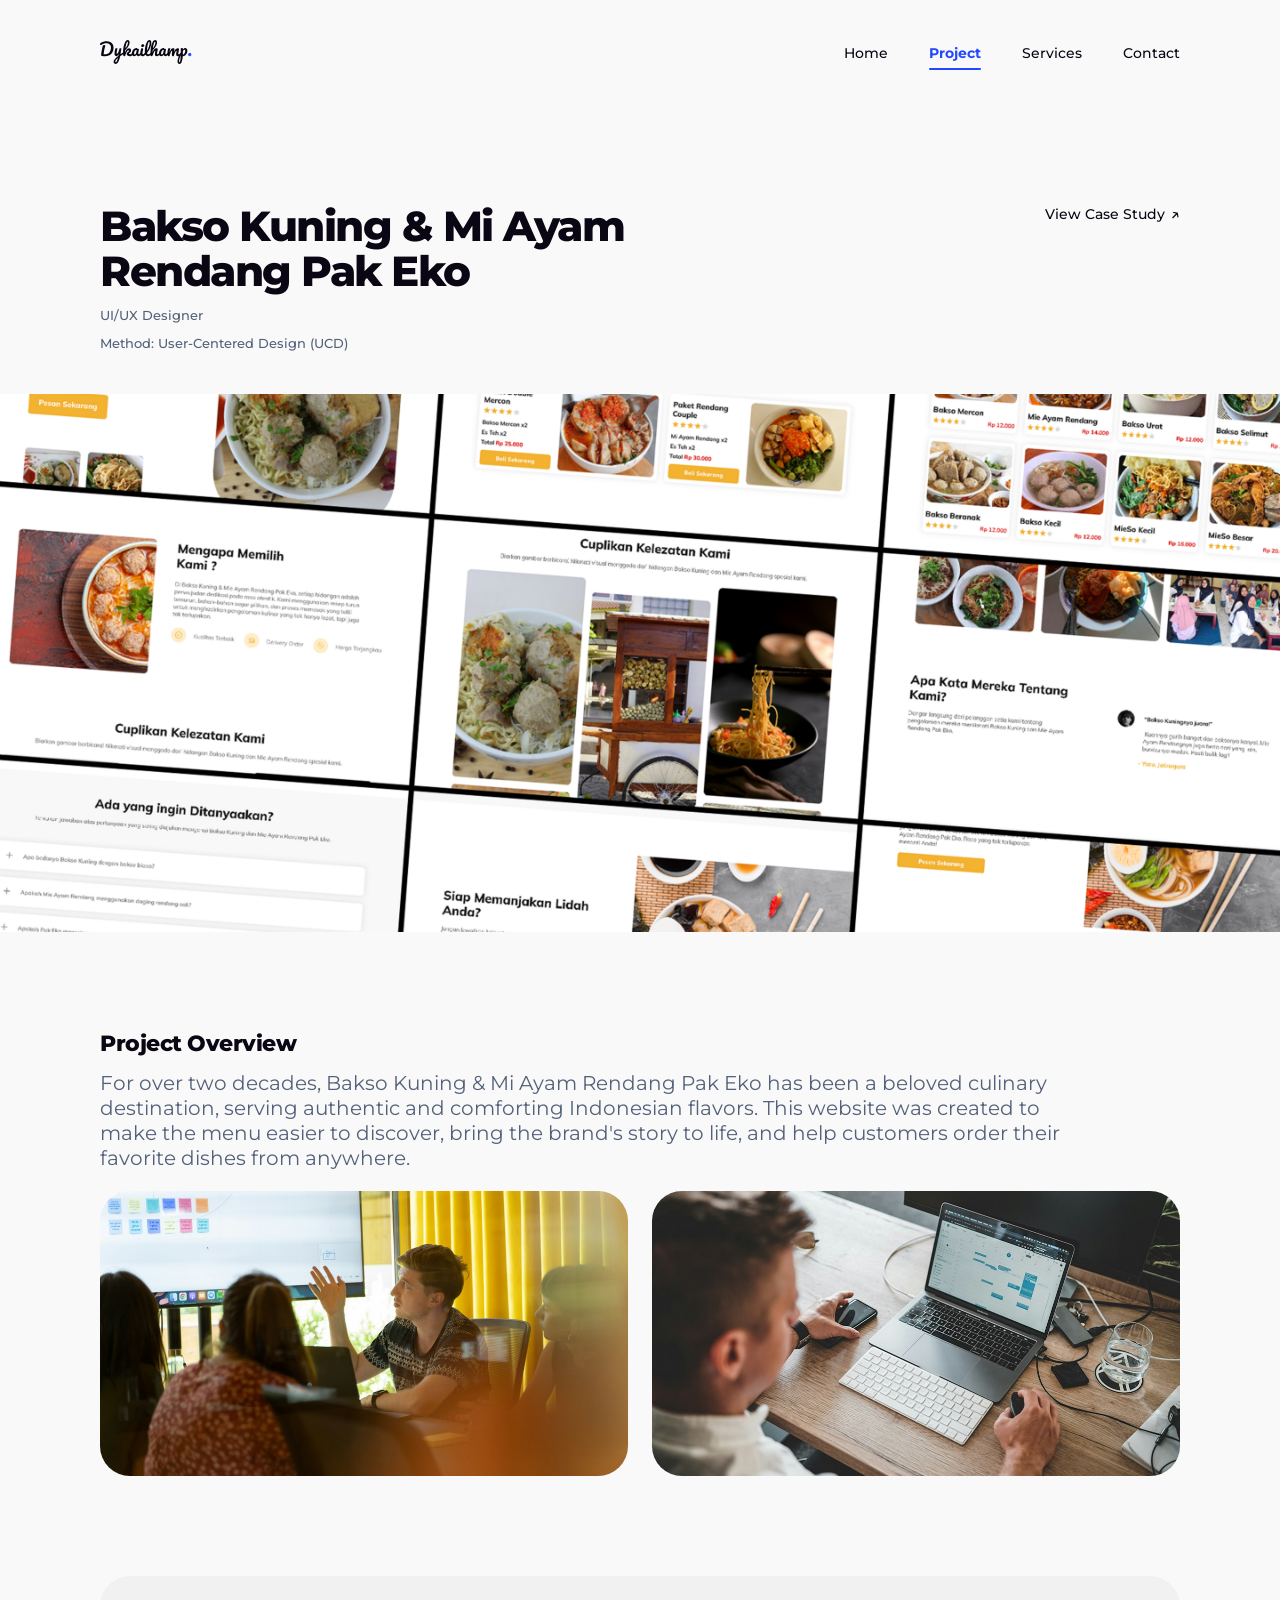
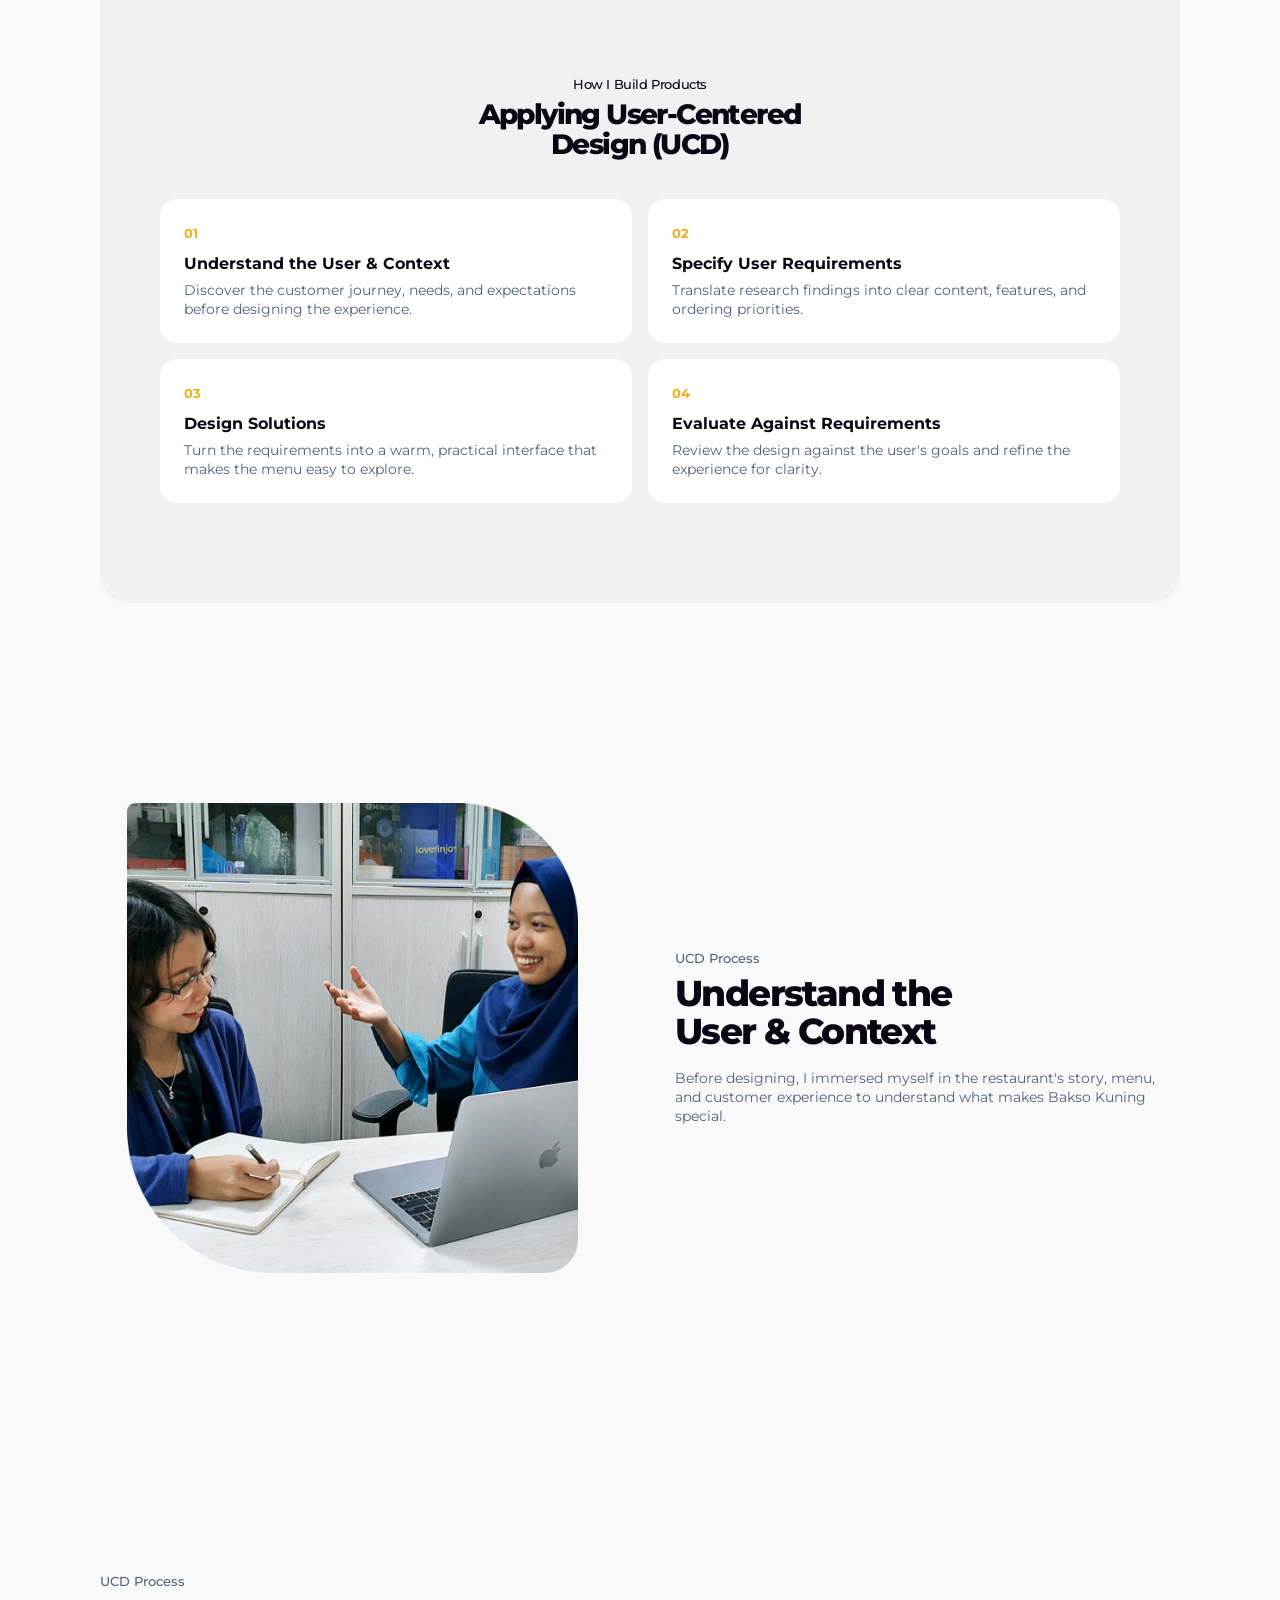
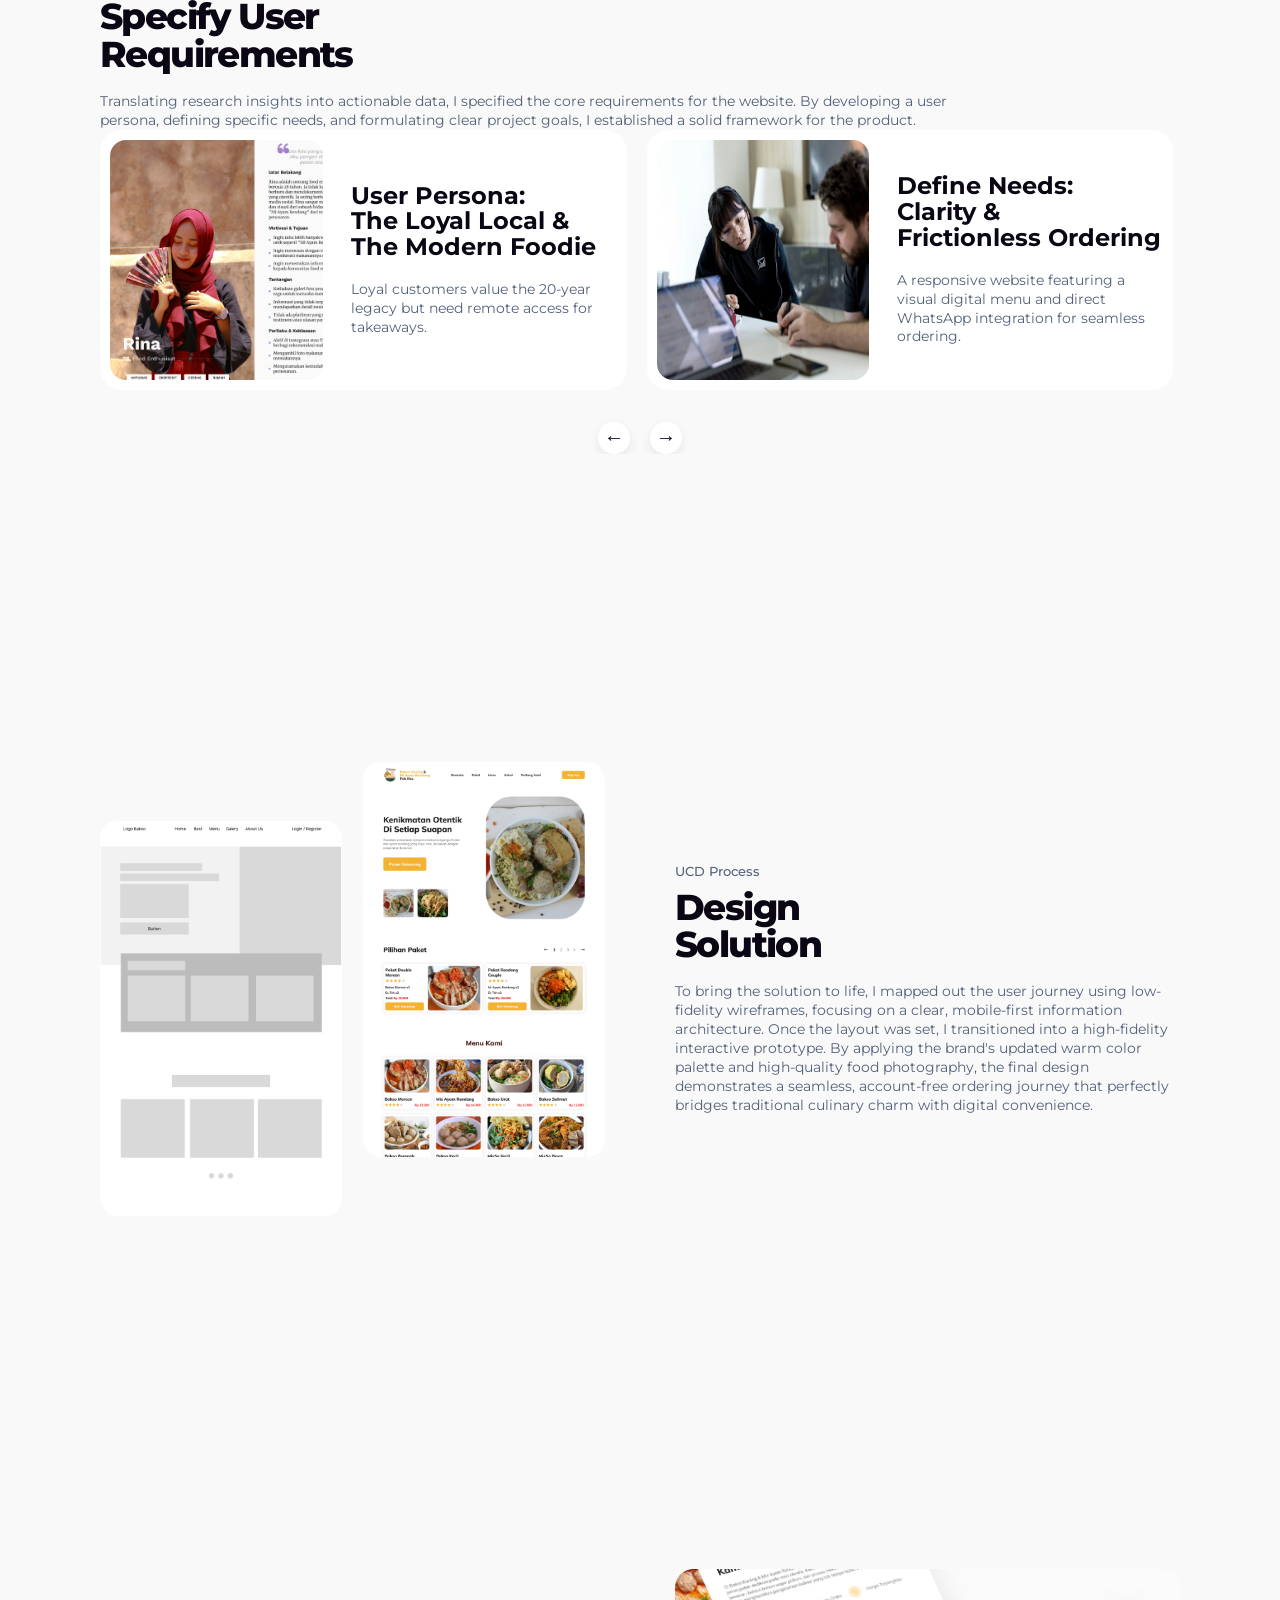
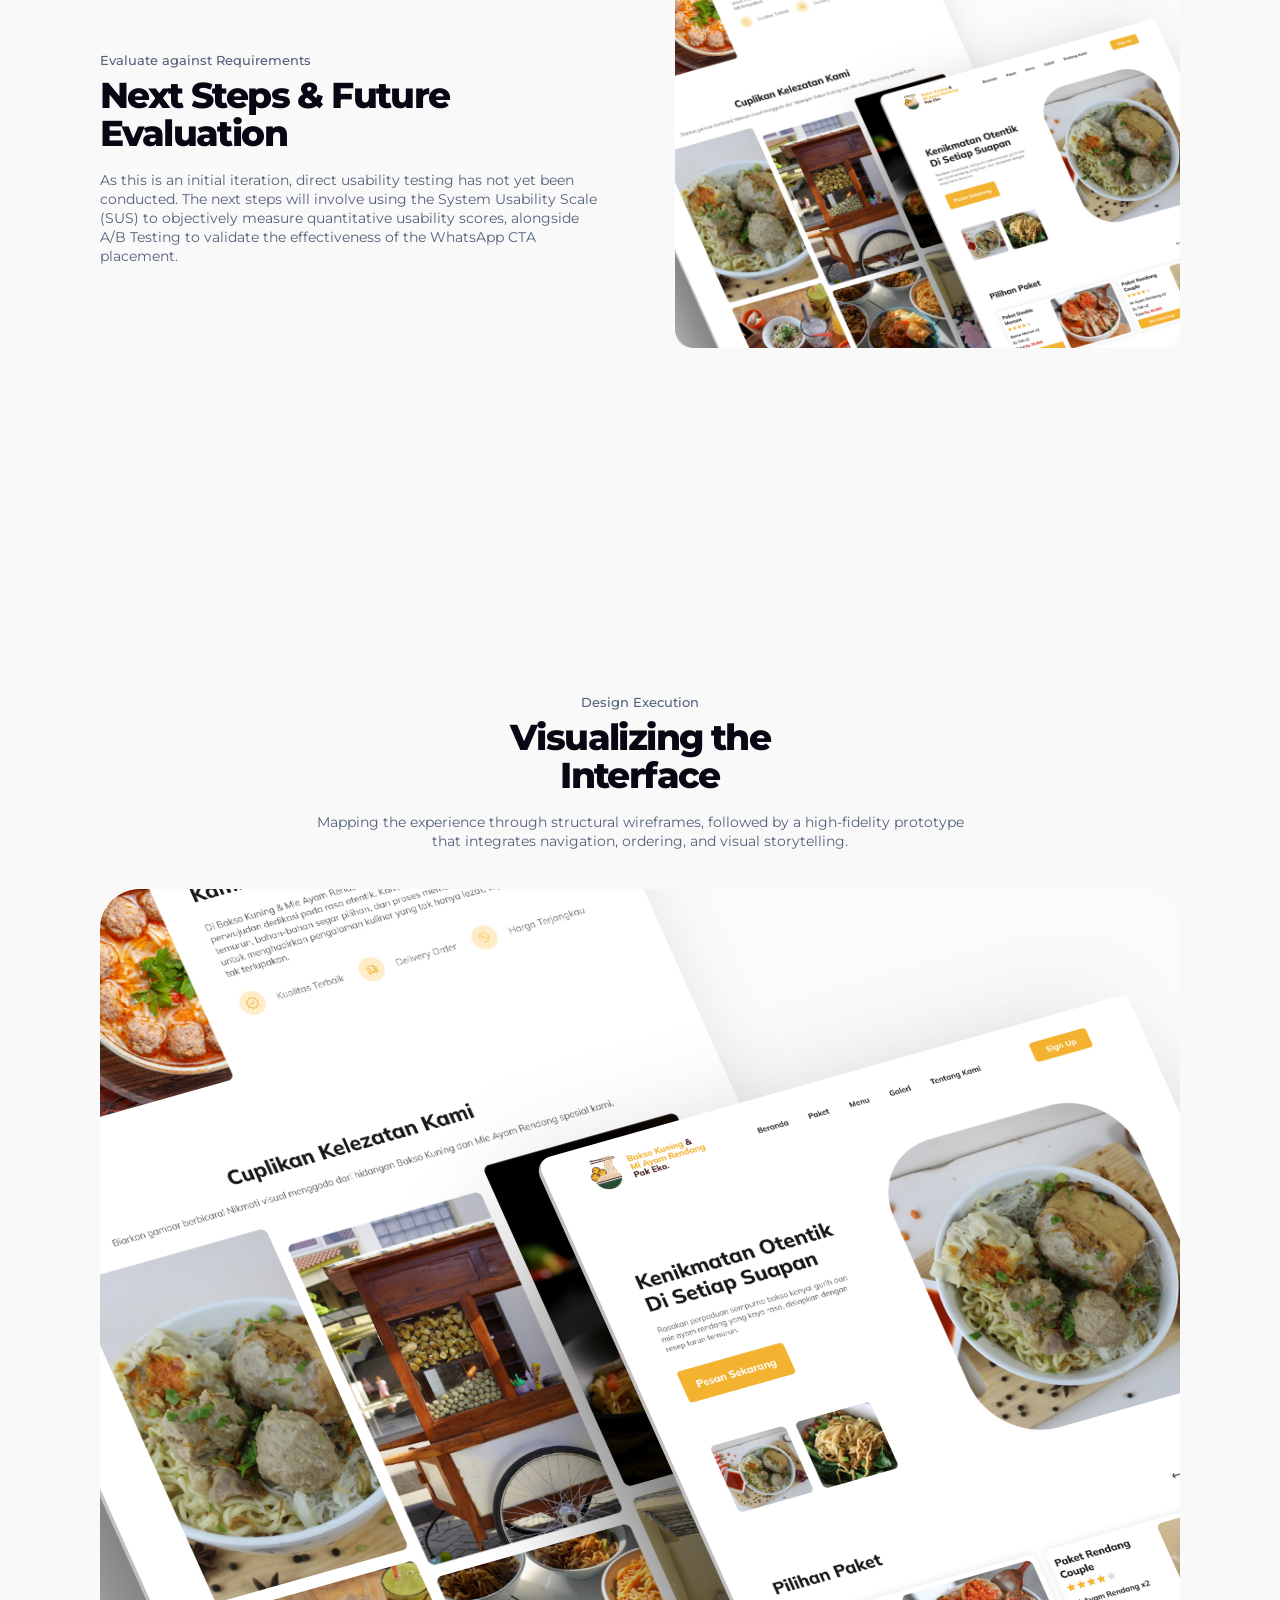
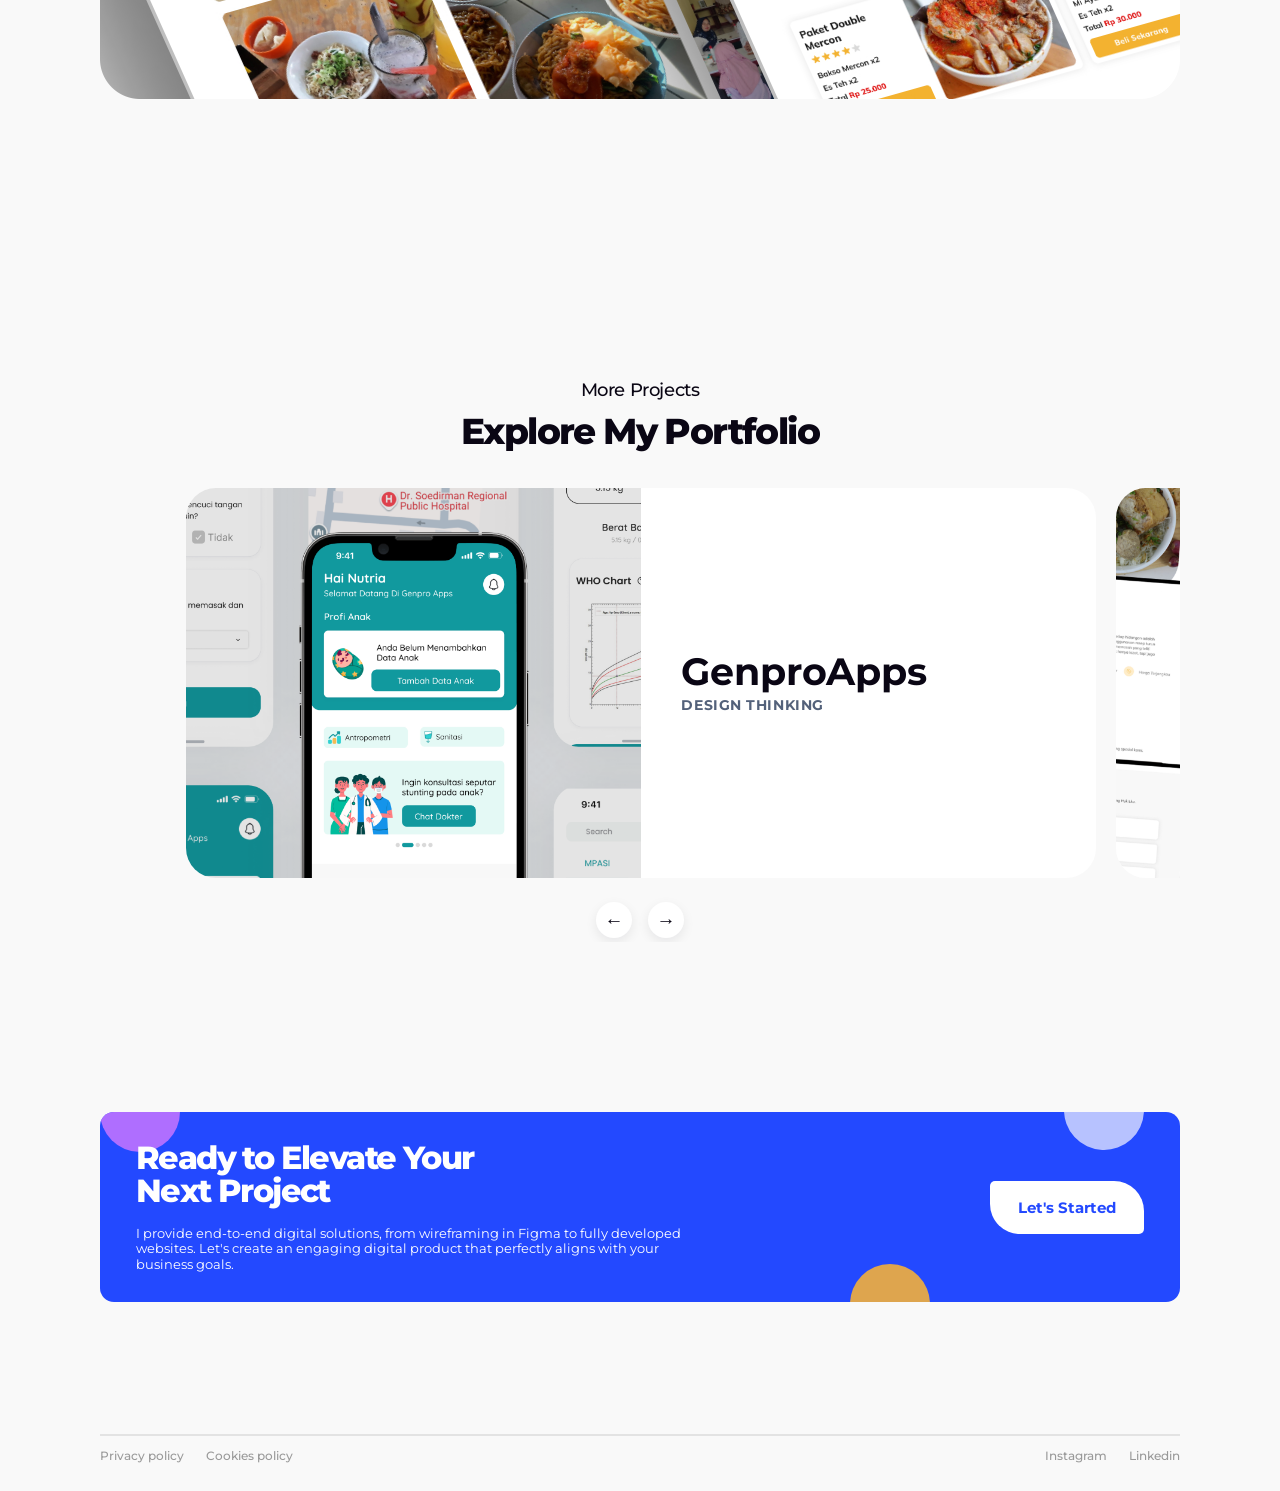
==== commit 2180e14a: "melengkapi porto" ====
--- a/bakso.html
+++ b/bakso.html
@@ -141,6 +141,24 @@
         </div>
       </section>
 
+      <section class="bakso-feature-section bakso-feature-section--solution" aria-labelledby="solution-title">
+        <img src="Assets/designsolutionBakso.png" alt="Bakso Kuning website wireframes and final interface" />
+        <div>
+          <p class="section-kicker">UCD Process</p>
+          <h2 id="solution-title">Design<br />Solution</h2>
+          <p>To bring the solution to life, I mapped out the user journey using low-fidelity wireframes, focusing on a clear, mobile-first information architecture. Once the layout was set, I transitioned into a high-fidelity interactive prototype. By applying the brand's updated warm color palette and high-quality food photography, the final design demonstrates a seamless, account-free ordering journey that perfectly bridges traditional culinary charm with digital convenience.</p>
+        </div>
+      </section>
+
+      <section class="bakso-feature-section bakso-feature-section--evaluation" aria-labelledby="evaluation-title">
+        <div>
+          <p class="section-kicker">Evaluate against Requirements</p>
+          <h2 id="evaluation-title">Next Steps &amp; Future<br />Evaluation</h2>
+          <p>As this is an initial iteration, direct usability testing has not yet been conducted. The next steps will involve using the System Usability Scale (SUS) to objectively measure quantitative usability scores, alongside A/B Testing to validate the effectiveness of the WhatsApp CTA placement.</p>
+        </div>
+        <img src="Assets/visualdesignBakso.png" alt="Bakso Kuning website design evaluation visual" />
+      </section>
+
       <section class="bakso-visual-section" aria-labelledby="visual-title">
         <p class="section-kicker">Design Execution</p>
         <h2 id="visual-title">Visualizing the<br />Interface</h2>
--- a/css/style.css
+++ b/css/style.css
@@ -1422,11 +1422,11 @@
 }
 
 .bakso-requirements-copy {
-  width: 50%;
+  width: 100%;
 }
 
 .bakso-requirements-intro {
-  max-width: 860px;
+  max-width: 850px;
   margin: 20px 0 28px;
 }
 
@@ -1443,8 +1443,8 @@
 }
 
 .bakso-requirement-card {
-  width: calc((100% - 20px) / 2);
-  flex: 0 0 calc((100% - 20px) / 2);
+  width: calc((100% - 40px) / 3);
+  flex: 0 0 calc((100% - 40px) / 3);
   min-height: 260px;
   display: grid;
   grid-template-columns: 42% 1fr;
@@ -1498,6 +1498,22 @@
   width: 100%;
   max-height: 470px;
   object-fit: contain;
+}
+
+.bakso-feature-section--solution,
+.bakso-feature-section--evaluation {
+  gap: 70px;
+}
+
+.bakso-feature-section--solution > img,
+.bakso-feature-section--evaluation > img {
+  height: 470px;
+  border-radius: 30px;
+}
+
+.bakso-feature-section--solution > div,
+.bakso-feature-section--evaluation > div {
+  min-width: 0;
 }
 
 .bakso-feature-section h2,
@@ -2653,6 +2669,21 @@
     max-height: 300px;
   }
 
+  .bakso-feature-section--solution,
+  .bakso-feature-section--evaluation {
+    gap: 28px;
+  }
+
+  .bakso-feature-section--solution > img,
+  .bakso-feature-section--evaluation > img {
+    height: 300px;
+    border-radius: 18px;
+  }
+
+  .bakso-feature-section--evaluation > div {
+    order: 0;
+  }
+
   .bakso-visual-section img {
     margin-top: 24px;
     border-radius: 18px;
